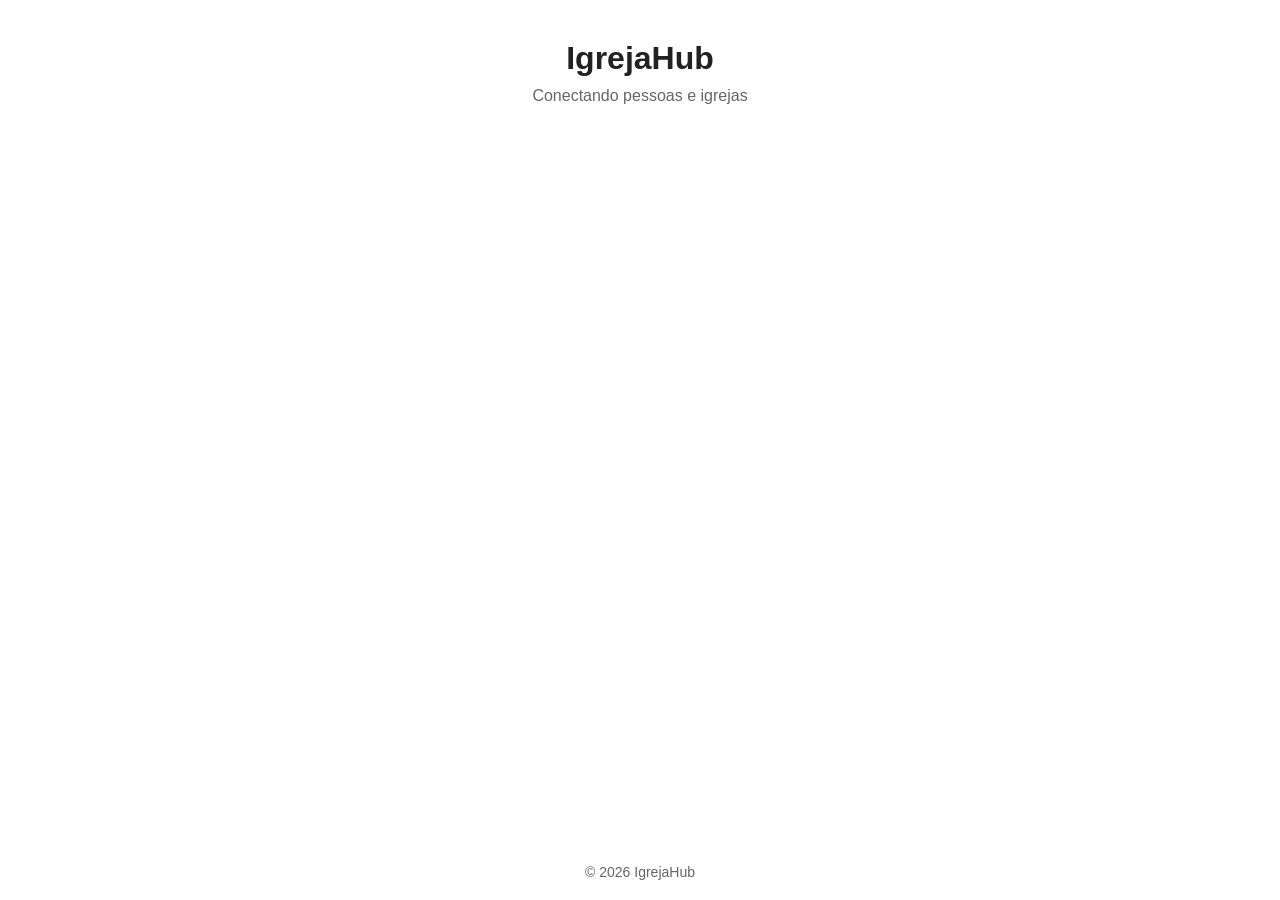
==== index.html @ a60ba12c "initialize project churchhub web" ====
<!DOCTYPE html>
<html lang="pt-BR">
<head>
    <meta charset="UTF-8">
    <meta name="viewport" content="width=device-width, initial-scale=1.0">

    <title>IgrejaHub | Conectando pessoas e igrejas</title>

    <link rel="stylesheet" href="style.css">
</head>

<body>

    <header>
        <h1>IgrejaHub</h1>
        <p>Conectando pessoas e igrejas</p>
    </header>

    <main>
        <!-- Conteúdo da aplicação será desenvolvido aqui -->
    </main>

    <footer>
        <p>&copy; 2026 IgrejaHub</p>
    </footer>

    <script src="script.js"></script>

</body>
</html>
---- style.css ----
/* Estilos iniciais do IgrejaHub */

* {
    margin: 0;
    padding: 0;
    box-sizing: border-box;
}

body {
    font-family: Arial, sans-serif;
    background-color: #ffffff;
    color: #222222;
    min-height: 100vh;

    display: flex;
    flex-direction: column;
}

header {
    text-align: center;
    padding: 40px 20px;
}

header h1 {
    font-size: 32px;
    margin-bottom: 10px;
}

header p {
    color: #666666;
}

main {
    flex: 1;
}

footer {
    text-align: center;
    padding: 20px;
    color: #666666;
    font-size: 14px;
}
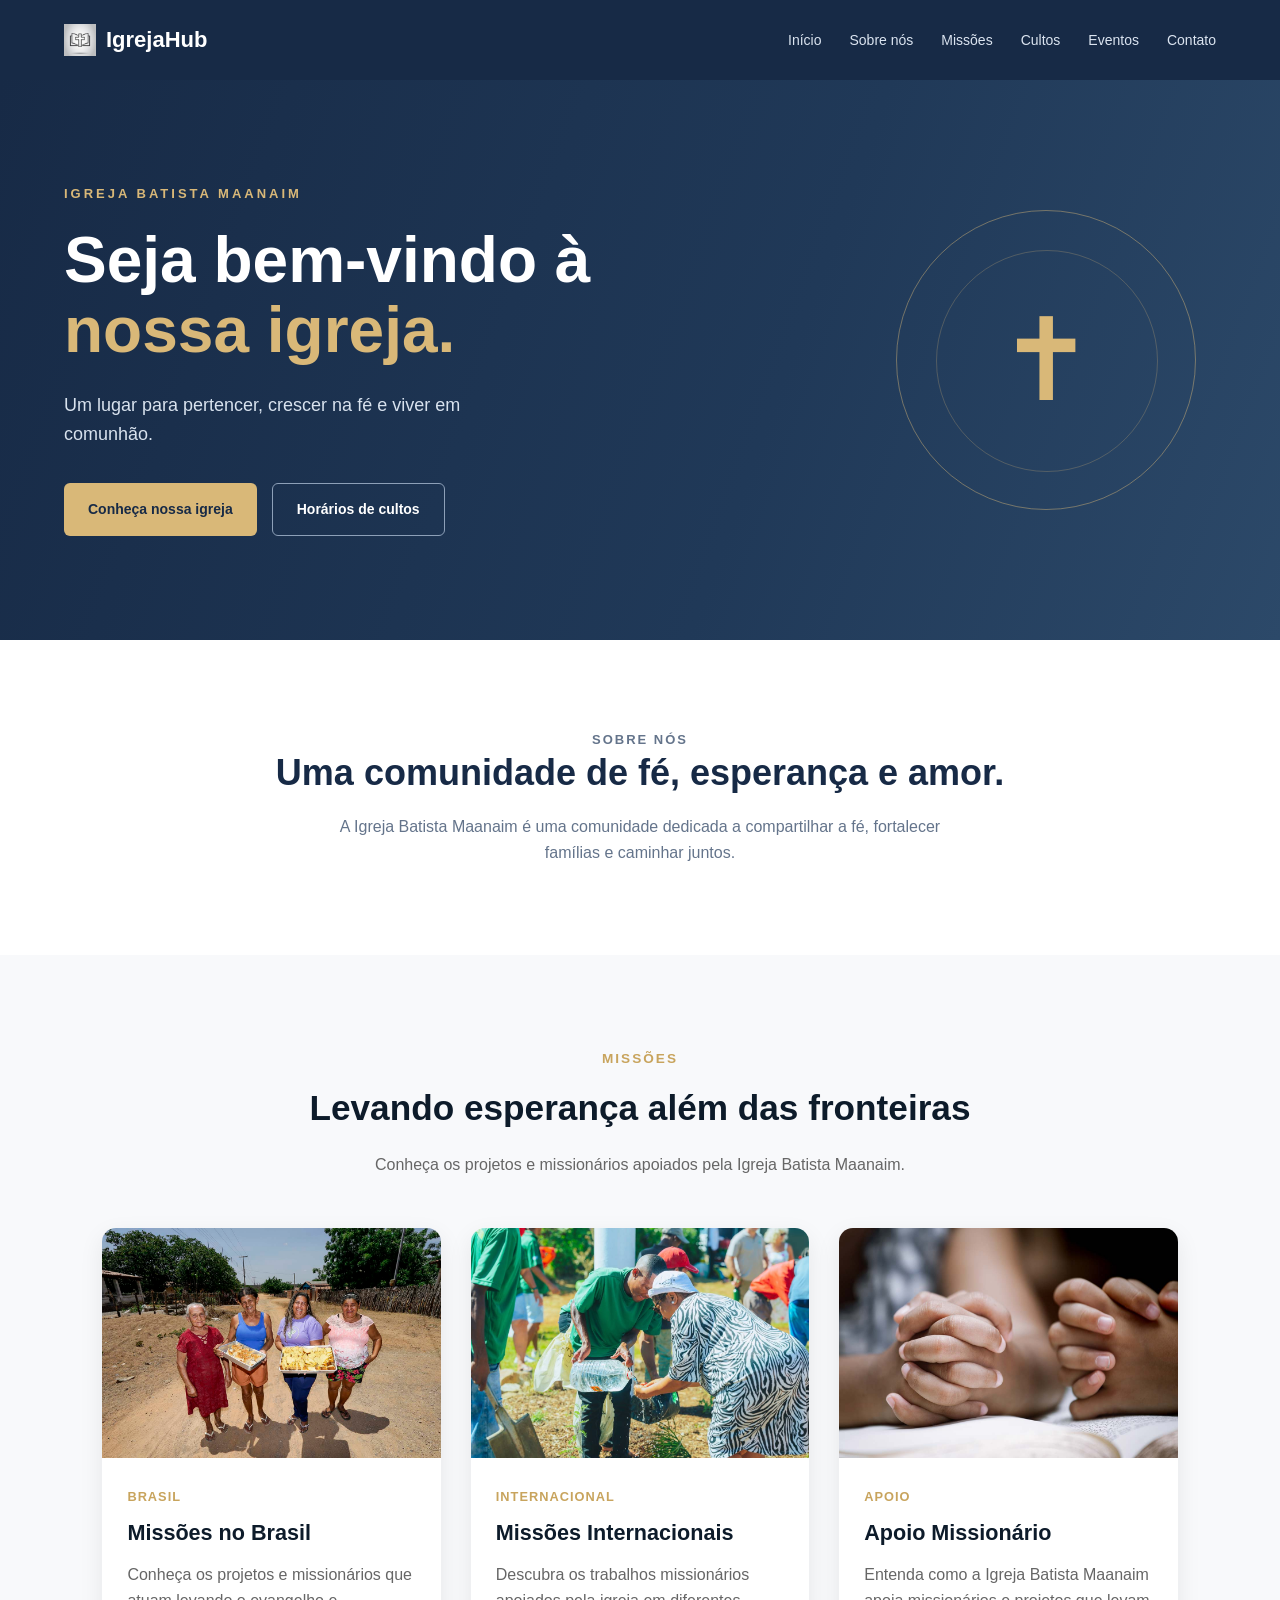
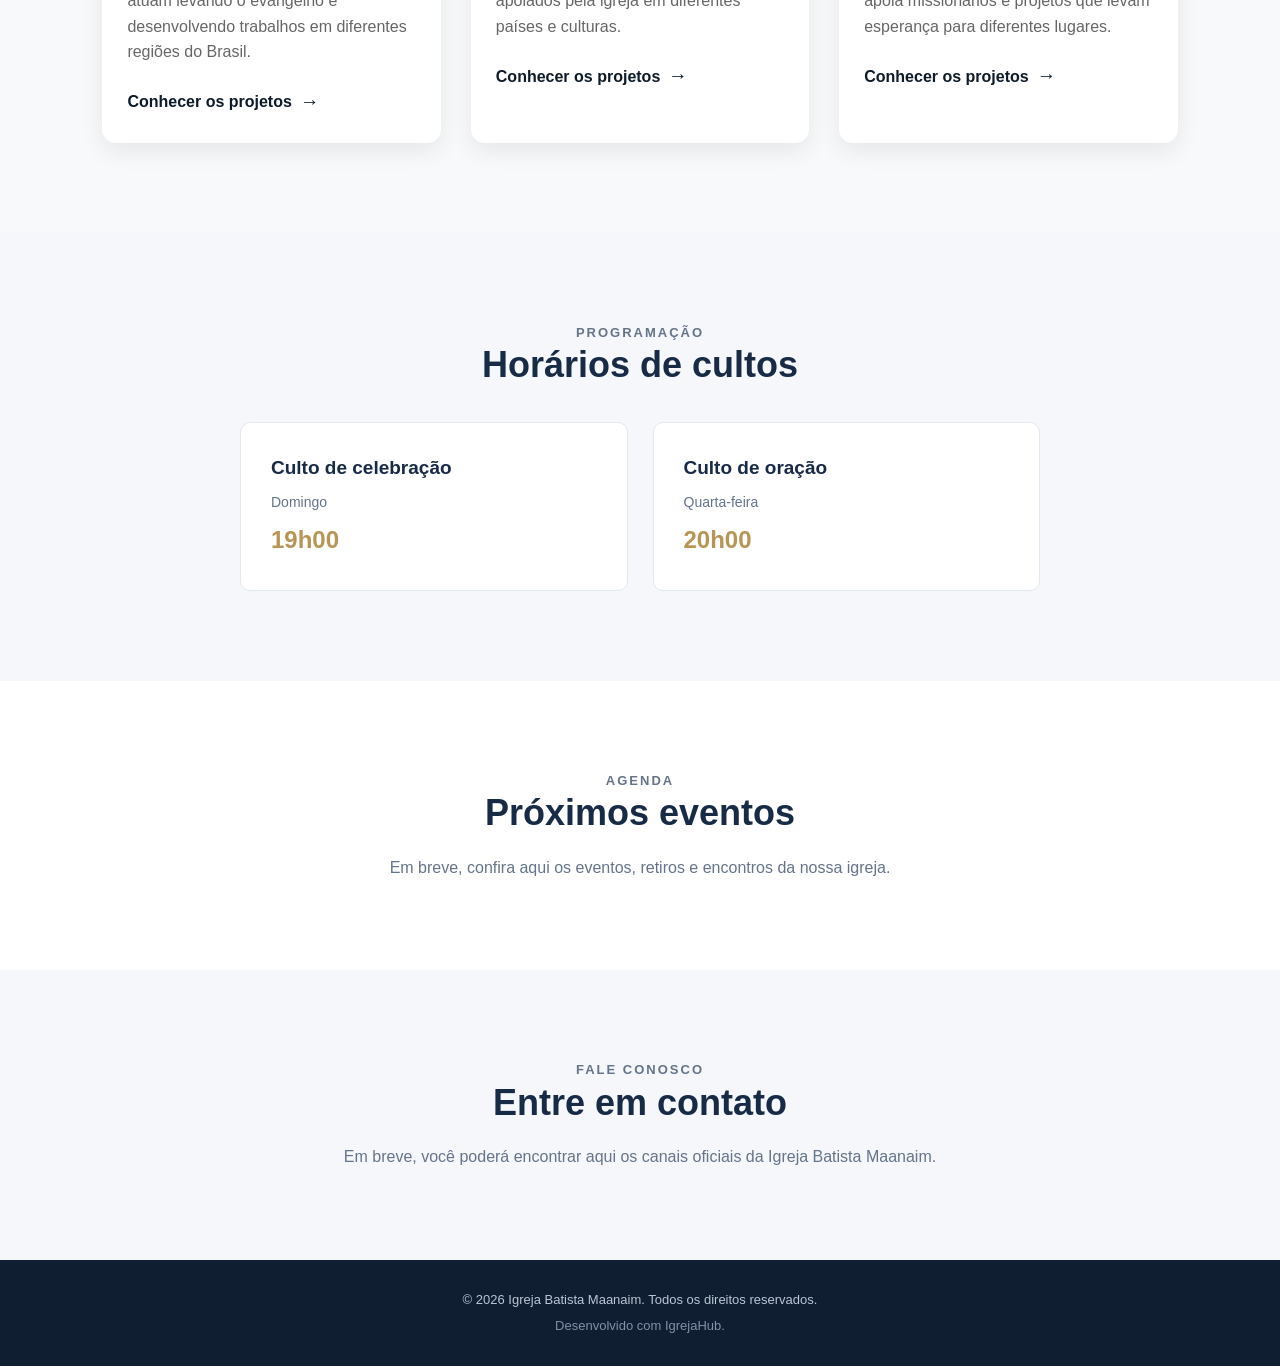
==== commit 5ae4095f: "implementacao home e missoes 1.0" ====
--- a/index.html
+++ b/index.html
@@ -1,31 +1,310 @@
-
 <!DOCTYPE html>
 <html lang="pt-BR">
+
 <head>
     <meta charset="UTF-8">
     <meta name="viewport" content="width=device-width, initial-scale=1.0">
 
-    <title>IgrejaHub | Conectando pessoas e igrejas</title>
-
-    <link rel="stylesheet" href="style.css">
+    <meta name="description"
+        content="Igreja Batista Maanaim — Um lugar para pertencer, crescer na fé e viver em comunhão.">
+
+    <title>Igreja Batista Maanaim | IgrejaHub</title>
+
+    <link rel="stylesheet" href="css/style.css">
 </head>
 
 <body>
 
-    <header>
-        <h1>IgrejaHub</h1>
-        <p>Conectando pessoas e igrejas</p>
+    <!-- Header -->
+    <header class="header">
+
+        <div class="container header-content">
+
+            <a href="index.html" class="logo">
+                <img src="assets/icons/icone-de-livro-biblico.jpg" alt="Símbolo cristão" class="logo-icon">
+                <span>IgrejaHub</span>
+            </a>
+
+            <nav class="nav" aria-label="Navegação principal">
+
+                <a href="#inicio">Início</a>
+                <a href="#sobre">Sobre nós</a>
+                <a href="#missoes">Missões</a>
+                <a href="#cultos">Cultos</a>
+                <a href="#eventos">Eventos</a>
+                <a href="#contato">Contato</a>
+
+            </nav>
+
+            <button class="menu-toggle" id="menu-toggle" aria-label="Abrir menu" aria-expanded="false"
+                aria-controls="main-nav">
+                ☰
+            </button>
+
+        </div>
+
     </header>
 
+    <!-- Conteúdo principal -->
     <main>
-        <!-- Conteúdo da aplicação será desenvolvido aqui -->
+
+        <!-- Banner de boas-vindas -->
+        <section class="hero" id="inicio">
+
+            <div class="container hero-content">
+
+                <div class="hero-text">
+
+                    <p class="hero-label">
+                        IGREJA BATISTA MAANAIM
+                    </p>
+
+                    <h1>
+                        Seja bem-vindo à
+                        <span>nossa igreja.</span>
+                    </h1>
+
+                    <p class="hero-description">
+                        Um lugar para pertencer, crescer na fé
+                        e viver em comunhão.
+                    </p>
+
+                    <div class="hero-actions">
+
+                        <a href="#sobre" class="btn btn-primary">
+                            Conheça nossa igreja
+                        </a>
+
+                        <a href="#cultos" class="btn btn-secondary">
+                            Horários de cultos
+                        </a>
+
+                    </div>
+
+                </div>
+
+                <div class="hero-decoration" aria-hidden="true">
+
+                    <div class="decoration-circle"></div>
+
+                    <div class="decoration-cross">
+                        ✝
+                    </div>
+
+                </div>
+
+            </div>
+
+        </section>
+
+        <!-- Sobre a igreja -->
+        <section class="section" id="sobre">
+
+            <div class="container section-content">
+
+                <p class="section-label">SOBRE NÓS</p>
+
+                <h2>
+                    Uma comunidade de fé,
+                    esperança e amor.
+                </h2>
+
+                <p>
+                    A Igreja Batista Maanaim é uma comunidade
+                    dedicada a compartilhar a fé, fortalecer
+                    famílias e caminhar juntos.
+                </p>
+
+            </div>
+
+        </section>
+
+        <!-- Missões -->
+        <section id="missoes" class="missions">
+            <div class="section-header">
+                <span class="section-tag">Missões</span>
+                <h2>Levando esperança além das fronteiras</h2>
+                <p>
+                    Conheça os projetos e missionários apoiados pela
+                    Igreja Batista Maanaim.
+                </p>
+            </div>
+
+            <div class="missions-grid">
+
+                <!-- Missões no Brasil -->
+                <article class="mission-card">
+                    <div class="mission-image">
+                        <img src="assets/images/missions/brasil/missao-brasil.jpg" alt="Missões no Brasil">
+                    </div>
+
+                    <div class="mission-content">
+                        <span class="mission-category">Brasil</span>
+
+                        <h3>Missões no Brasil</h3>
+
+                        <p>
+                            Conheça os projetos e missionários que atuam
+                            levando o evangelho e desenvolvendo trabalhos
+                            em diferentes regiões do Brasil.
+                        </p>
+
+                        <a href="pages/missoes.html" class="mission-button">
+                            Conhecer os projetos
+                            <span>→</span>
+                        </a>
+                    </div>
+                </article>
+
+
+                <!-- Missões Internacionais -->
+                <article class="mission-card">
+                    <div class="mission-image">
+                        <img src="assets/images/missions/internacional/missao-internacional.jpg"
+                            alt="Missões internacionais">
+                    </div>
+
+                    <div class="mission-content">
+                        <span class="mission-category">Internacional</span>
+
+                        <h3>Missões Internacionais</h3>
+
+                        <p>
+                            Descubra os trabalhos missionários apoiados
+                            pela igreja em diferentes países e culturas.
+                        </p>
+
+                        <a href="pages/missoes.html" class="mission-button">
+                            Conhecer os projetos
+                            <span>→</span>
+                        </a>
+                    </div>
+                </article>
+
+
+                <!-- Apoio Missionário -->
+                <article class="mission-card">
+                    <div class="mission-image">
+                        <img src="assets/images/missions/apoio-missao.jpg" alt="Apoio missionário">
+                    </div>
+
+                    <div class="mission-content">
+                        <span class="mission-category">Apoio</span>
+
+                        <h3>Apoio Missionário</h3>
+
+                        <p>
+                            Entenda como a Igreja Batista Maanaim apoia
+                            missionários e projetos que levam esperança
+                            para diferentes lugares.
+                        </p>
+
+                        <a href="pages/missoes.html" class="mission-button">
+                            Conhecer os projetos
+                            <span>→</span>
+                        </a>
+                    </div>
+                </article>
+
+            </div>
+        </section>
+
+        <!-- Horários de cultos -->
+        <section class="section section-light" id="cultos">
+
+            <div class="container section-content">
+
+                <p class="section-label">PROGRAMAÇÃO</p>
+
+                <h2>Horários de cultos</h2>
+
+                <div class="schedule-grid">
+
+                    <div class="schedule-card">
+
+                        <h3>Culto de celebração</h3>
+
+                        <p>Domingo</p>
+
+                        <strong>19h00</strong>
+
+                    </div>
+
+                    <div class="schedule-card">
+
+                        <h3>Culto de oração</h3>
+
+                        <p>Quarta-feira</p>
+
+                        <strong>20h00</strong>
+
+                    </div>
+
+                </div>
+
+            </div>
+
+        </section>
+
+        <!-- Eventos -->
+        <section class="section" id="eventos">
+
+            <div class="container section-content">
+
+                <p class="section-label">AGENDA</p>
+
+                <h2>Próximos eventos</h2>
+
+                <p>
+                    Em breve, confira aqui os eventos,
+                    retiros e encontros da nossa igreja.
+                </p>
+
+            </div>
+
+        </section>
+
+        <!-- Contato -->
+        <section class="section section-light" id="contato">
+
+            <div class="container section-content">
+
+                <p class="section-label">FALE CONOSCO</p>
+
+                <h2>Entre em contato</h2>
+
+                <p>
+                    Em breve, você poderá encontrar aqui
+                    os canais oficiais da Igreja Batista Maanaim.
+                </p>
+
+            </div>
+
+        </section>
+
     </main>
 
-    <footer>
-        <p>&copy; 2026 IgrejaHub</p>
+    <!-- Footer -->
+    <footer class="footer">
+
+        <div class="container">
+
+            <p>
+                &copy; <span id="current-year">2026</span>
+                Igreja Batista Maanaim.
+                Todos os direitos reservados.
+            </p>
+
+            <p class="footer-brand">
+                Desenvolvido com IgrejaHub.
+            </p>
+
+        </div>
+
     </footer>
 
-    <script src="script.js"></script>
+    <script src="js/script.js"></script>
 
 </body>
+
 </html>
--- a/css/style.css
+++ b/css/style.css
@@ -0,0 +1,886 @@
+
+/* ========================================
+   IgrejaHub
+   Igreja Batista Maanaim
+   Estilos principais
+======================================== */
+
+
+/* ========================================
+   Variáveis globais
+======================================== */
+
+:root {
+    --color-primary: #172a46;
+    --color-primary-light: #243d60;
+    --color-accent: #d9b878;
+    --color-accent-dark: #b99555;
+
+    --color-background: #ffffff;
+    --color-background-light: #f5f7fa;
+
+    --color-text: #1e293b;
+    --color-text-light: #64748b;
+    --color-white: #ffffff;
+
+    --font-primary: Arial, Helvetica, sans-serif;
+
+    --container-width: 1180px;
+}
+
+
+/* ========================================
+   Reset
+======================================== */
+
+* {
+    margin: 0;
+    padding: 0;
+    box-sizing: border-box;
+}
+
+html {
+    scroll-behavior: smooth;
+}
+
+body {
+    font-family: var(--font-primary);
+    background-color: var(--color-background);
+    color: var(--color-text);
+    line-height: 1.6;
+}
+
+a {
+    text-decoration: none;
+    color: inherit;
+}
+
+button {
+    font-family: inherit;
+}
+
+
+/* ========================================
+   Classes reutilizáveis
+======================================== */
+
+.container {
+    width: 90%;
+    max-width: var(--container-width);
+    margin: 0 auto;
+}
+
+.section {
+    padding: 90px 0;
+}
+
+.section-light {
+    background-color: var(--color-background-light);
+}
+
+.section-content {
+    text-align: center;
+}
+
+.section-label {
+    color: var(--color-accent-dark);
+    font-size: 13px;
+    font-weight: bold;
+    letter-spacing: 2px;
+    margin-bottom: 12px;
+}
+
+.section h2 {
+    color: var(--color-primary);
+    font-size: 36px;
+    line-height: 1.2;
+    margin-bottom: 20px;
+}
+
+.section p {
+    max-width: 650px;
+    margin: 0 auto;
+    color: var(--color-text-light);
+}
+
+
+/* ========================================
+   Header
+======================================== */
+
+.header {
+    background-color: var(--color-primary);
+    color: var(--color-white);
+    position: relative;
+    z-index: 10;
+}
+
+.header-content {
+    min-height: 80px;
+    display: flex;
+    align-items: center;
+    justify-content: space-between;
+    gap: 30px;
+}
+
+.logo {
+    display: flex;
+    align-items: center;
+    gap: 10px;
+    font-size: 22px;
+    font-weight: bold;
+    white-space: nowrap;
+}
+
+.logo-icon {
+    width: 32px;
+    height: 32px;
+    display: block;
+}
+
+.nav {
+    display: flex;
+    align-items: center;
+    gap: 28px;
+}
+
+.nav a {
+    font-size: 14px;
+    color: #dbe4f0;
+    transition: color 0.3s ease;
+}
+
+.nav a:hover {
+    color: var(--color-accent);
+}
+
+.menu-toggle {
+    display: none;
+    border: none;
+    background: transparent;
+    color: var(--color-white);
+    font-size: 28px;
+    cursor: pointer;
+}
+
+
+/* ========================================
+   Hero / Banner
+======================================== */
+
+.hero {
+    background:
+        linear-gradient(
+            110deg,
+            #172a46 0%,
+            #203958 60%,
+            #2c4969 100%
+        );
+
+    color: var(--color-white);
+    min-height: 560px;
+    display: flex;
+    align-items: center;
+    overflow: hidden;
+}
+
+.hero-content {
+    display: flex;
+    align-items: center;
+    justify-content: space-between;
+    gap: 50px;
+}
+
+.hero-text {
+    max-width: 650px;
+    padding: 60px 0;
+}
+
+.hero-label {
+    color: var(--color-accent);
+    font-size: 13px;
+    font-weight: bold;
+    letter-spacing: 3px;
+    margin-bottom: 20px;
+}
+
+.hero h1 {
+    font-size: clamp(40px, 5vw, 64px);
+    line-height: 1.1;
+    font-weight: 700;
+    margin-bottom: 25px;
+}
+
+.hero h1 span {
+    display: block;
+    color: var(--color-accent);
+}
+
+.hero-description {
+    font-size: 18px;
+    color: #d8e2ee;
+    max-width: 470px;
+    margin-bottom: 35px;
+}
+
+.hero-actions {
+    display: flex;
+    flex-wrap: wrap;
+    gap: 15px;
+}
+
+
+/* ========================================
+   Botões
+======================================== */
+
+.btn {
+    display: inline-flex;
+    align-items: center;
+    justify-content: center;
+    padding: 14px 24px;
+    border-radius: 6px;
+    font-size: 14px;
+    font-weight: bold;
+    transition:
+        background-color 0.3s ease,
+        transform 0.3s ease;
+}
+
+.btn:hover {
+    transform: translateY(-2px);
+}
+
+.btn-primary {
+    background-color: var(--color-accent);
+    color: var(--color-primary);
+}
+
+.btn-primary:hover {
+    background-color: #e6c98f;
+}
+
+.btn-secondary {
+    border: 1px solid #8da0b8;
+    color: var(--color-white);
+}
+
+.btn-secondary:hover {
+    background-color: rgba(255, 255, 255, 0.1);
+}
+
+
+/* ========================================
+   Decoração do banner
+======================================== */
+
+.hero-decoration {
+    width: 340px;
+    height: 340px;
+    flex-shrink: 0;
+    position: relative;
+    display: flex;
+    align-items: center;
+    justify-content: center;
+}
+
+.decoration-circle {
+    width: 300px;
+    height: 300px;
+    border: 1px solid rgba(217, 184, 120, 0.45);
+    border-radius: 50%;
+    position: absolute;
+}
+
+.decoration-circle::before {
+    content: "";
+    position: absolute;
+    width: 220px;
+    height: 220px;
+    border: 1px solid rgba(217, 184, 120, 0.25);
+    border-radius: 50%;
+    top: 39px;
+    left: 39px;
+}
+
+.decoration-cross {
+    font-size: 115px;
+    color: var(--color-accent);
+    font-weight: 300;
+}
+
+
+/* ========================================
+   Horários
+======================================== */
+
+.schedule-grid {
+    display: grid;
+    grid-template-columns: repeat(2, 1fr);
+    gap: 25px;
+    max-width: 800px;
+    margin: 35px auto 0;
+}
+
+.schedule-card {
+    background-color: var(--color-white);
+    border: 1px solid #e2e8f0;
+    border-radius: 10px;
+    padding: 30px;
+    text-align: left;
+}
+
+.schedule-card h3 {
+    color: var(--color-primary);
+    font-size: 19px;
+    margin-bottom: 8px;
+}
+
+.schedule-card p {
+    margin: 0 0 8px;
+    font-size: 14px;
+}
+
+.schedule-card strong {
+    color: var(--color-accent-dark);
+    font-size: 24px;
+}
+
+
+/* ========================================
+   Footer
+======================================== */
+
+.footer {
+    background-color: #101e32;
+    color: #b9c6d6;
+    padding: 30px 0;
+    text-align: center;
+    font-size: 13px;
+}
+
+.footer-brand {
+    margin-top: 5px;
+    color: #8091a8;
+}
+
+
+/* ========================================
+   Responsividade
+======================================== */
+
+@media (max-width: 768px) {
+
+    .header-content {
+        min-height: 70px;
+    }
+
+    .menu-toggle {
+        display: block;
+    }
+
+    .nav {
+        display: none;
+        position: absolute;
+        top: 70px;
+        left: 0;
+        right: 0;
+        background-color: var(--color-primary);
+        padding: 20px;
+        flex-direction: column;
+        align-items: flex-start;
+        gap: 18px;
+        border-top: 1px solid #344965;
+    }
+
+    .nav.active {
+        display: flex;
+    }
+
+    .hero {
+        min-height: auto;
+    }
+
+    .hero-content {
+        flex-direction: column;
+        align-items: flex-start;
+        gap: 10px;
+    }
+
+    .hero-text {
+        padding: 65px 0 20px;
+    }
+
+    .hero h1 {
+        font-size: 42px;
+    }
+
+    .hero-description {
+        font-size: 16px;
+    }
+
+    .hero-decoration {
+        width: 100%;
+        height: 180px;
+        margin-bottom: 30px;
+    }
+
+    .decoration-circle {
+        width: 170px;
+        height: 170px;
+    }
+
+    .decoration-circle::before {
+        width: 120px;
+        height: 120px;
+        top: 24px;
+        left: 24px;
+    }
+
+    .decoration-cross {
+        font-size: 75px;
+    }
+
+    .section {
+        padding: 60px 0;
+    }
+
+    .section h2 {
+        font-size: 30px;
+    }
+
+    .schedule-grid {
+        grid-template-columns: 1fr;
+    }
+
+    .hero-actions {
+        flex-direction: column;
+        align-items: stretch;
+    }
+
+    .btn {
+        text-align: center;
+    }
+
+}
+
+/* =========================
+   MISSÕES
+========================= */
+
+.missions {
+    padding: 90px 8%;
+    background-color: #f8f9fb;
+}
+
+.section-header {
+    max-width: 700px;
+    margin: 0 auto 50px;
+    text-align: center;
+}
+
+.section-tag {
+    display: inline-block;
+    margin-bottom: 10px;
+    color: #c8a45d;
+    font-size: 0.85rem;
+    font-weight: 700;
+    text-transform: uppercase;
+    letter-spacing: 2px;
+}
+
+.section-header h2 {
+    margin-bottom: 15px;
+    color: #0d1b2a;
+    font-size: 2.2rem;
+}
+
+.section-header p {
+    color: #666;
+    line-height: 1.7;
+}
+
+
+/* GRID */
+
+.missions-grid {
+    display: grid;
+    grid-template-columns: repeat(3, 1fr);
+    gap: 30px;
+    max-width: 1200px;
+    margin: 0 auto;
+}
+
+
+/* CARD */
+
+.mission-card {
+    overflow: hidden;
+    background-color: #ffffff;
+    border-radius: 14px;
+    box-shadow: 0 8px 25px rgba(0, 0, 0, 0.08);
+    transition: transform 0.3s ease, box-shadow 0.3s ease;
+}
+
+.mission-card:hover {
+    transform: translateY(-8px);
+    box-shadow: 0 15px 35px rgba(0, 0, 0, 0.12);
+}
+
+
+/* IMAGEM */
+
+.mission-image {
+    width: 100%;
+    height: 230px;
+    overflow: hidden;
+}
+
+.mission-image img {
+    width: 100%;
+    height: 100%;
+    object-fit: cover;
+    display: block;
+    transition: transform 0.5s ease;
+}
+
+.mission-card:hover .mission-image img {
+    transform: scale(1.05);
+}
+
+
+/* CONTEÚDO */
+
+.mission-content {
+    padding: 25px;
+}
+
+.mission-category {
+    display: inline-block;
+    margin-bottom: 8px;
+    color: #c8a45d;
+    font-size: 0.8rem;
+    font-weight: 700;
+    text-transform: uppercase;
+    letter-spacing: 1px;
+}
+
+.mission-content h3 {
+    margin-bottom: 12px;
+    color: #0d1b2a;
+    font-size: 1.35rem;
+}
+
+.mission-content p {
+    margin-bottom: 22px;
+    color: #666;
+    line-height: 1.6;
+}
+
+
+/* BOTÃO */
+
+.mission-button {
+    display: inline-flex;
+    align-items: center;
+    gap: 8px;
+
+    color: #0d1b2a;
+    font-weight: 700;
+    text-decoration: none;
+
+    transition: gap 0.3s ease, color 0.3s ease;
+}
+
+.mission-button span {
+    font-size: 1.2rem;
+    transition: transform 0.3s ease;
+}
+
+.mission-button:hover {
+    color: #c8a45d;
+}
+
+.mission-button:hover span {
+    transform: translateX(5px);
+}
+
+
+/* RESPONSIVIDADE */
+
+@media (max-width: 900px) {
+    .missions-grid {
+        grid-template-columns: 1fr 1fr;
+    }
+}
+
+@media (max-width: 600px) {
+    .missions {
+        padding: 70px 5%;
+    }
+
+    .section-header h2 {
+        font-size: 1.8rem;
+    }
+
+    .missions-grid {
+        grid-template-columns: 1fr;
+    }
+}
+
+/* =========================
+   PÁGINA DE MISSÕES
+========================= */
+
+/* HERO DA PÁGINA */
+
+.missions-hero {
+    padding: 100px 8% 80px;
+    text-align: center;
+    background: linear-gradient(
+        135deg,
+        #0d1b2a,
+        #172b40
+    );
+    color: #ffffff;
+}
+
+.missions-hero h1 {
+    margin: 10px 0 20px;
+    font-size: 3rem;
+}
+
+.missions-hero p {
+    max-width: 700px;
+    margin: 0 auto;
+    color: #d9dee5;
+    line-height: 1.7;
+    font-size: 1.05rem;
+}
+
+
+/* SEÇÕES */
+
+.mission-section {
+    padding: 90px 8%;
+    background-color: #ffffff;
+}
+
+.mission-section:nth-of-type(even) {
+    background-color: #f8f9fb;
+}
+
+
+/* CONTAINER DOS CARDS */
+
+.mission-projects {
+    max-width: 1100px;
+    margin: 50px auto 0;
+
+    display: grid;
+    grid-template-columns: repeat(2, 1fr);
+    gap: 30px;
+}
+
+
+/* CARD */
+
+.mission-project-card {
+    overflow: hidden;
+
+    background-color: #ffffff;
+
+    border-radius: 16px;
+
+    box-shadow: 0 8px 30px rgba(0, 0, 0, 0.08);
+
+    transition:
+        transform 0.3s ease,
+        box-shadow 0.3s ease;
+}
+
+.mission-project-card:hover {
+    transform: translateY(-7px);
+
+    box-shadow:
+        0 15px 35px rgba(0, 0, 0, 0.12);
+}
+
+
+/* FOTO / PLACEHOLDER */
+
+.mission-photo {
+    width: 100%;
+    height: 260px;
+
+    display: flex;
+    align-items: center;
+    justify-content: center;
+
+    background:
+        linear-gradient(
+            135deg,
+            #0d1b2a,
+            #263f58
+        );
+
+    color: #c8a45d;
+
+    font-size: 3rem;
+}
+
+.mission-photo img {
+    width: 100%;
+    height: 100%;
+
+    display: block;
+
+    object-fit: cover;
+}
+
+
+/* CONTEÚDO DO CARD */
+
+.mission-project-content {
+    padding: 28px;
+}
+
+.mission-location {
+    display: block;
+
+    margin-bottom: 8px;
+
+    color: #c8a45d;
+
+    font-size: 0.8rem;
+    font-weight: 700;
+
+    text-transform: uppercase;
+    letter-spacing: 1px;
+}
+
+.mission-project-content h3 {
+    margin-bottom: 12px;
+
+    color: #0d1b2a;
+
+    font-size: 1.4rem;
+}
+
+.mission-project-content p {
+    margin-bottom: 20px;
+
+    color: #666;
+
+    line-height: 1.7;
+}
+
+
+/* LINK DO PROJETO */
+
+.mission-link {
+    display: inline-flex;
+    align-items: center;
+
+    color: #0d1b2a;
+
+    font-weight: 700;
+    text-decoration: none;
+
+    transition: color 0.3s ease;
+}
+
+.mission-link:hover {
+    color: #c8a45d;
+}
+
+
+/* APOIO MISSIONÁRIO */
+
+.mission-support {
+    padding: 90px 8%;
+
+    background-color: #f8f9fb;
+}
+
+.support-content {
+    max-width: 1100px;
+    margin: 50px auto 0;
+
+    display: grid;
+    grid-template-columns: repeat(3, 1fr);
+    gap: 25px;
+}
+
+.support-card {
+    padding: 30px;
+
+    background-color: #ffffff;
+
+    border-radius: 16px;
+
+    text-align: center;
+
+    box-shadow: 0 8px 25px rgba(0, 0, 0, 0.06);
+}
+
+.support-icon {
+    display: block;
+
+    margin-bottom: 15px;
+
+    color: #c8a45d;
+
+    font-size: 2rem;
+}
+
+.support-card h3 {
+    margin-bottom: 12px;
+
+    color: #0d1b2a;
+}
+
+.support-card p {
+    color: #666;
+
+    line-height: 1.6;
+}
+
+
+/* RESPONSIVIDADE */
+
+@media (max-width: 800px) {
+
+    .mission-projects {
+        grid-template-columns: 1fr;
+    }
+
+    .support-content {
+        grid-template-columns: 1fr;
+    }
+
+    .missions-hero h1 {
+        font-size: 2.3rem;
+    }
+}
+
+
+@media (max-width: 600px) {
+
+    .missions-hero {
+        padding: 70px 5%;
+    }
+
+    .mission-section,
+    .mission-support {
+        padding: 70px 5%;
+    }
+
+    .missions-hero h1 {
+        font-size: 2rem;
+    }
+
+    .mission-photo {
+        height: 220px;
+    }
+}
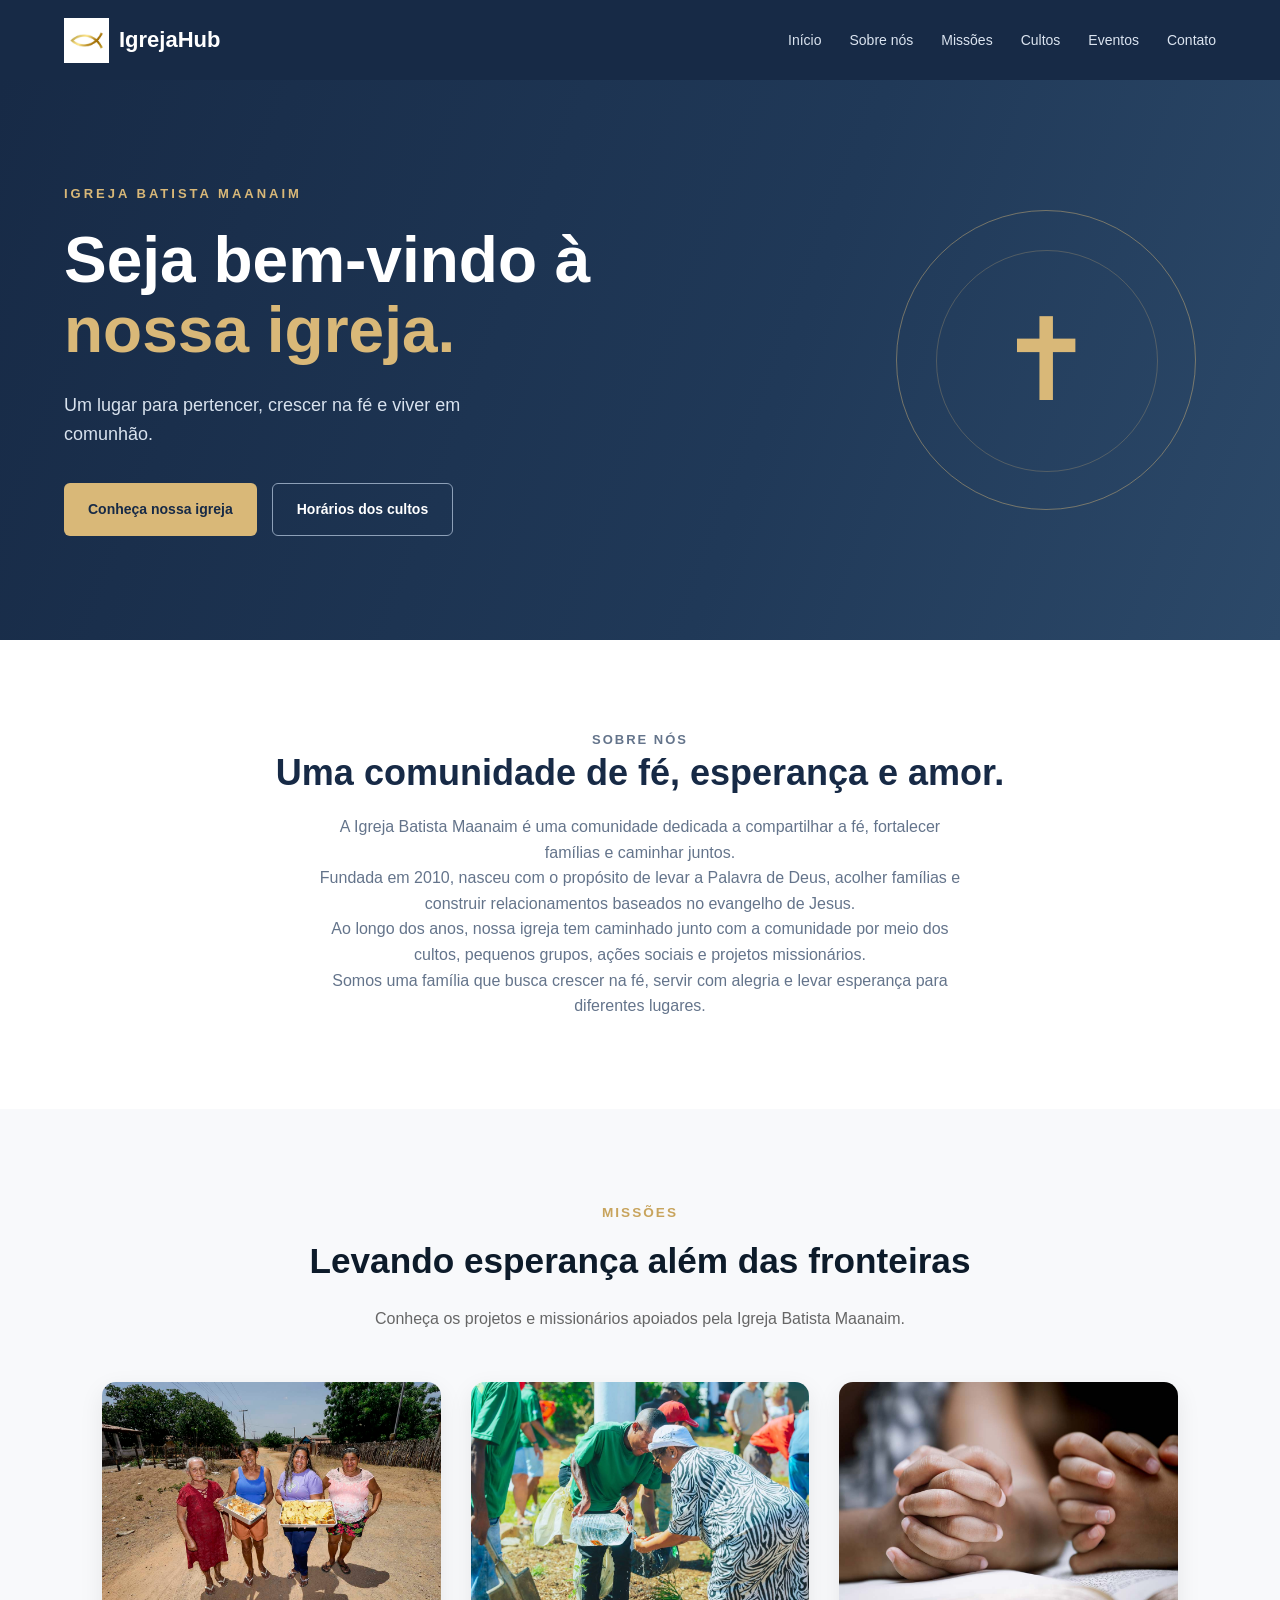
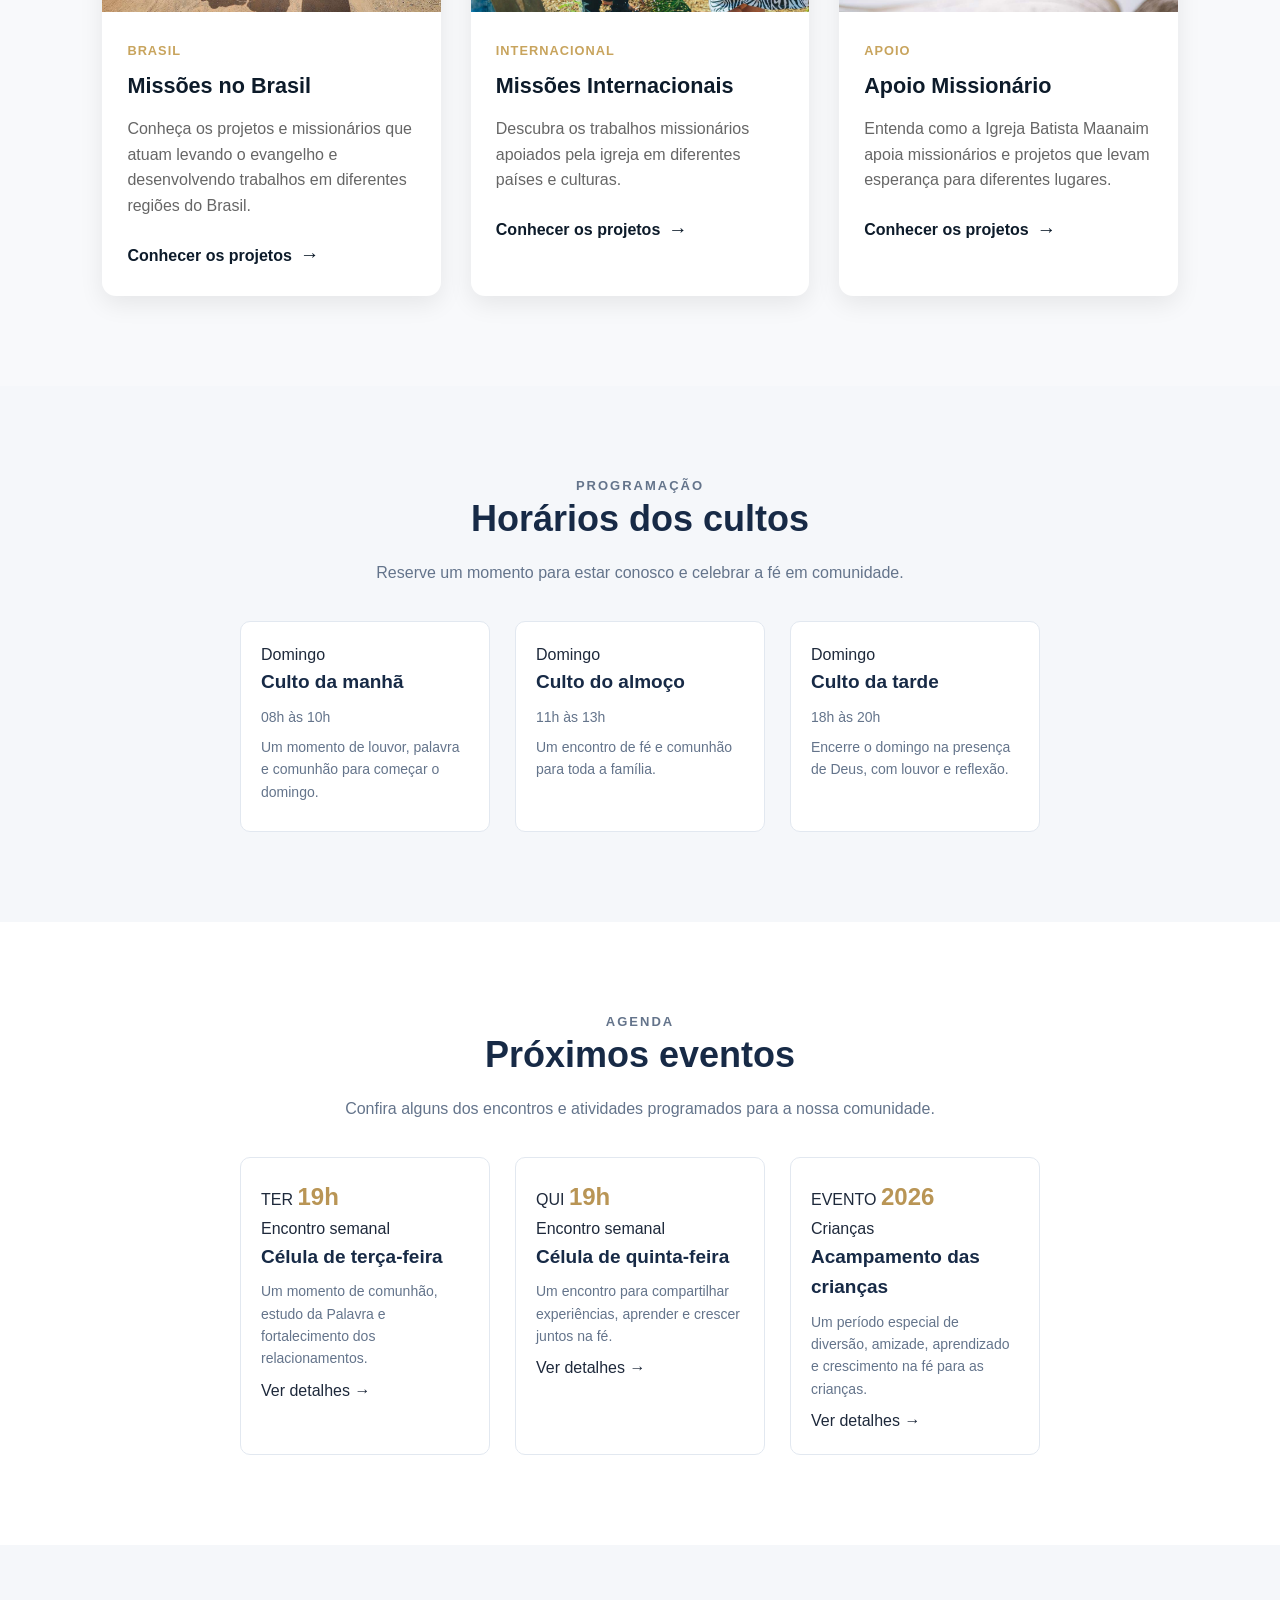
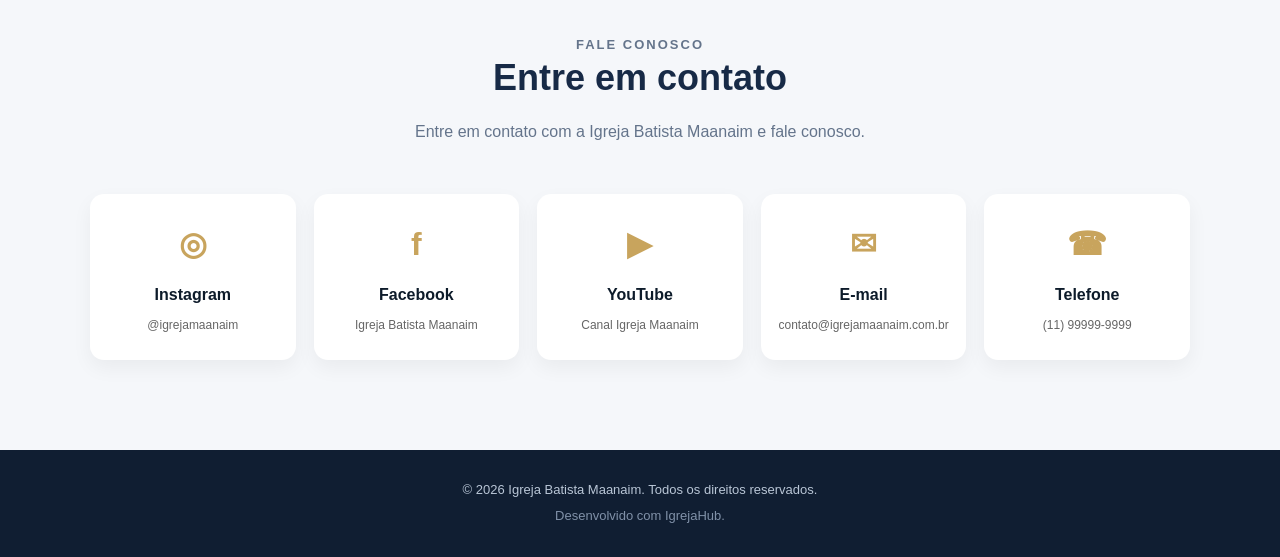
==== commit e884d329: "update sections about, events, talk to us" ====
--- a/index.html
+++ b/index.html
@@ -21,7 +21,7 @@
         <div class="container header-content">
 
             <a href="index.html" class="logo">
-                <img src="assets/icons/icone-de-livro-biblico.jpg" alt="Símbolo cristão" class="logo-icon">
+                <img src="assets/icons/ichthys-golden.png" alt="Símbolo cristão" class="logo-icon">
                 <span>IgrejaHub</span>
             </a>
 
@@ -76,7 +76,7 @@
                         </a>
 
                         <a href="#cultos" class="btn btn-secondary">
-                            Horários de cultos
+                            Horários dos cultos
                         </a>
 
                     </div>
@@ -113,6 +113,24 @@
                     A Igreja Batista Maanaim é uma comunidade
                     dedicada a compartilhar a fé, fortalecer
                     famílias e caminhar juntos.
+                </p>
+
+                <p>
+                    Fundada em 2010, nasceu com o propósito de levar
+                    a Palavra de Deus, acolher famílias e construir
+                    relacionamentos baseados no evangelho de Jesus.
+                </p>
+
+                <p>
+                    Ao longo dos anos, nossa igreja tem caminhado
+                    junto com a comunidade por meio dos cultos,
+                    pequenos grupos, ações sociais e projetos missionários.
+                </p>
+
+                <p>
+                    Somos uma família que busca crescer na fé,
+                    servir com alegria e levar esperança para
+                    diferentes lugares.
                 </p>
 
             </div>
@@ -209,40 +227,70 @@
             </div>
         </section>
 
-        <!-- Horários de cultos -->
+        <!-- Horários dos cultos -->
         <section class="section section-light" id="cultos">
 
             <div class="container section-content">
 
                 <p class="section-label">PROGRAMAÇÃO</p>
 
-                <h2>Horários de cultos</h2>
+                <h2>Horários dos cultos</h2>
+
+                <p>
+                    Reserve um momento para estar conosco e celebrar
+                    a fé em comunidade.
+                </p>
 
                 <div class="schedule-grid">
 
-                    <div class="schedule-card">
-
-                        <h3>Culto de celebração</h3>
-
-                        <p>Domingo</p>
-
-                        <strong>19h00</strong>
-
-                    </div>
-
-                    <div class="schedule-card">
-
-                        <h3>Culto de oração</h3>
-
-                        <p>Quarta-feira</p>
-
-                        <strong>20h00</strong>
-
-                    </div>
+                    <article class="schedule-card">
+                        <span class="schedule-day">Domingo</span>
+
+                        <h3>Culto da manhã</h3>
+
+                        <p class="schedule-time">
+                            08h às 10h
+                        </p>
+
+                        <p>
+                            Um momento de louvor, palavra e comunhão
+                            para começar o domingo.
+                        </p>
+                    </article>
+
+
+                    <article class="schedule-card">
+                        <span class="schedule-day">Domingo</span>
+
+                        <h3>Culto do almoço</h3>
+
+                        <p class="schedule-time">
+                            11h às 13h
+                        </p>
+
+                        <p>
+                            Um encontro de fé e comunhão para
+                            toda a família.
+                        </p>
+                    </article>
+
+
+                    <article class="schedule-card">
+                        <span class="schedule-day">Domingo</span>
+
+                        <h3>Culto da tarde</h3>
+
+                        <p class="schedule-time">
+                            18h às 20h
+                        </p>
+
+                        <p>
+                            Encerre o domingo na presença de Deus,
+                            com louvor e reflexão.
+                        </p>
+                    </article>
 
                 </div>
-
-            </div>
 
         </section>
 
@@ -256,9 +304,97 @@
                 <h2>Próximos eventos</h2>
 
                 <p>
-                    Em breve, confira aqui os eventos,
-                    retiros e encontros da nossa igreja.
-                </p>
+                    Confira alguns dos encontros e atividades
+                    programados para a nossa comunidade.
+                </p>
+
+            </div>
+
+            <div class="schedule-grid">
+
+                <!-- TERÇA-FEIRA -->
+                <article class="schedule-card">
+
+                    <div class="schedule-time">
+                        <span class="schedule-day">TER</span>
+                        <strong>19h</strong>
+                    </div>
+
+                    <div class="event-content">
+                        <span class="event-category">
+                            Encontro semanal
+                        </span>
+
+                        <h3>Célula de terça-feira</h3>
+
+                        <p>
+                            Um momento de comunhão, estudo da Palavra
+                            e fortalecimento dos relacionamentos.
+                        </p>
+
+                        <a href="#" class="event-link">
+                            Ver detalhes →
+                        </a>
+                    </div>
+
+                </article>
+
+
+                <!-- QUINTA-FEIRA -->
+                <article class="schedule-card">
+
+                    <div class="schedule-time">
+                        <span class="schedule-day">QUI</span>
+                        <strong>19h</strong>
+                    </div>
+
+                    <div class="event-content">
+                        <span class="event-category">
+                            Encontro semanal
+                        </span>
+
+                        <h3>Célula de quinta-feira</h3>
+
+                        <p>
+                            Um encontro para compartilhar experiências,
+                            aprender e crescer juntos na fé.
+                        </p>
+
+                        <a href="#" class="event-link">
+                            Ver detalhes →
+                        </a>
+                    </div>
+
+                </article>
+
+
+                <!-- ACAMPAMENTO -->
+                <article class="schedule-card">
+
+                    <div class="schedule-time">
+                        <span class="schedule-day">EVENTO</span>
+                        <strong>2026</strong>
+                    </div>
+
+                    <div class="event-content">
+                        <span class="event-category">
+                            Crianças
+                        </span>
+
+                        <h3>Acampamento das crianças</h3>
+
+                        <p>
+                            Um período especial de diversão,
+                            amizade, aprendizado e crescimento
+                            na fé para as crianças.
+                        </p>
+
+                        <a href="#" class="event-link">
+                            Ver detalhes →
+                        </a>
+                    </div>
+
+                </article>
 
             </div>
 
@@ -274,9 +410,59 @@
                 <h2>Entre em contato</h2>
 
                 <p>
-                    Em breve, você poderá encontrar aqui
-                    os canais oficiais da Igreja Batista Maanaim.
-                </p>
+                    Entre em contato com a Igreja Batista Maanaim
+                    e fale conosco.
+                </p>
+
+            </div>
+
+            <div class="contact-grid">
+
+                <a href="#" class="contact-card">
+                    <span class="contact-icon">◎</span>
+
+                    <h3>Instagram</h3>
+
+                    <p>@igrejamaanaim</p>
+                </a>
+
+
+                <a href="#" class="contact-card">
+                    <span class="contact-icon">f</span>
+
+                    <h3>Facebook</h3>
+
+                    <p>Igreja Batista Maanaim</p>
+                </a>
+
+
+                <a href="#" class="contact-card">
+                    <span class="contact-icon">▶</span>
+
+                    <h3>YouTube</h3>
+
+                    <p>Canal Igreja Maanaim</p>
+                </a>
+
+
+                <a href="mailto:contato@igrejamaanaim.com.br" class="contact-card">
+
+                    <span class="contact-icon">✉</span>
+
+                    <h3>E-mail</h3>
+
+                    <p>contato@igrejamaanaim.com.br</p>
+                </a>
+
+
+                <a href="tel:+5511999999999" class="contact-card">
+
+                    <span class="contact-icon">☎</span>
+
+                    <h3>Telefone</h3>
+
+                    <p>(11) 99999-9999</p>
+                </a>
 
             </div>
 
--- a/css/style.css
+++ b/css/style.css
@@ -133,8 +133,8 @@
 }
 
 .logo-icon {
-    width: 32px;
-    height: 32px;
+    width: 45px;
+    height: 45px;
     display: block;
 }
 
@@ -316,7 +316,7 @@
 
 .schedule-grid {
     display: grid;
-    grid-template-columns: repeat(2, 1fr);
+    grid-template-columns: repeat(3, 1fr);
     gap: 25px;
     max-width: 800px;
     margin: 35px auto 0;
@@ -326,7 +326,7 @@
     background-color: var(--color-white);
     border: 1px solid #e2e8f0;
     border-radius: 10px;
-    padding: 30px;
+    padding: 20px;
     text-align: left;
 }
 
@@ -462,6 +462,18 @@
         text-align: center;
     }
 
+    .contact-grid {
+        grid-template-columns: repeat(3, 1fr);
+    }
+
+    .contact-grid {
+        grid-template-columns: repeat(2, 1fr);
+    }
+
+    .contact-grid {
+        grid-template-columns: 1fr;
+    }
+
 }
 
 /* =========================
@@ -883,4 +895,69 @@
     .mission-photo {
         height: 220px;
     }
+}
+
+/* =========================
+   CONTATO
+========================= */
+
+.contact-section {
+    padding: 90px 8%;
+    background-color: #f8f9fb;
+}
+
+.contact-grid {
+    max-width: 1100px;
+    margin: 50px auto 0;
+
+    display: grid;
+    grid-template-columns: repeat(5, 1fr);
+    gap: 18px;
+}
+
+.contact-card {
+    padding: 25px 15px;
+
+    background-color: #ffffff;
+
+    border-radius: 14px;
+
+    text-align: center;
+    text-decoration: none;
+
+    box-shadow: 0 8px 20px rgba(0, 0, 0, 0.05);
+
+    transition:
+        transform 0.3s ease,
+        box-shadow 0.3s ease;
+}
+
+.contact-card:hover {
+    transform: translateY(-5px);
+
+    box-shadow: 0 12px 28px rgba(0, 0, 0, 0.1);
+}
+
+.contact-icon {
+    display: block;
+
+    margin-bottom: 12px;
+
+    color: #c8a45d;
+
+    font-size: 2rem;
+    font-weight: 700;
+}
+
+.contact-card h3 {
+    margin-bottom: 8px;
+
+    color: #0d1b2a;
+    font-size: 1rem;
+}
+
+.contact-card p {
+    color: #666;
+    font-size: 0.75rem;
+    overflow-wrap: anywhere;
 }
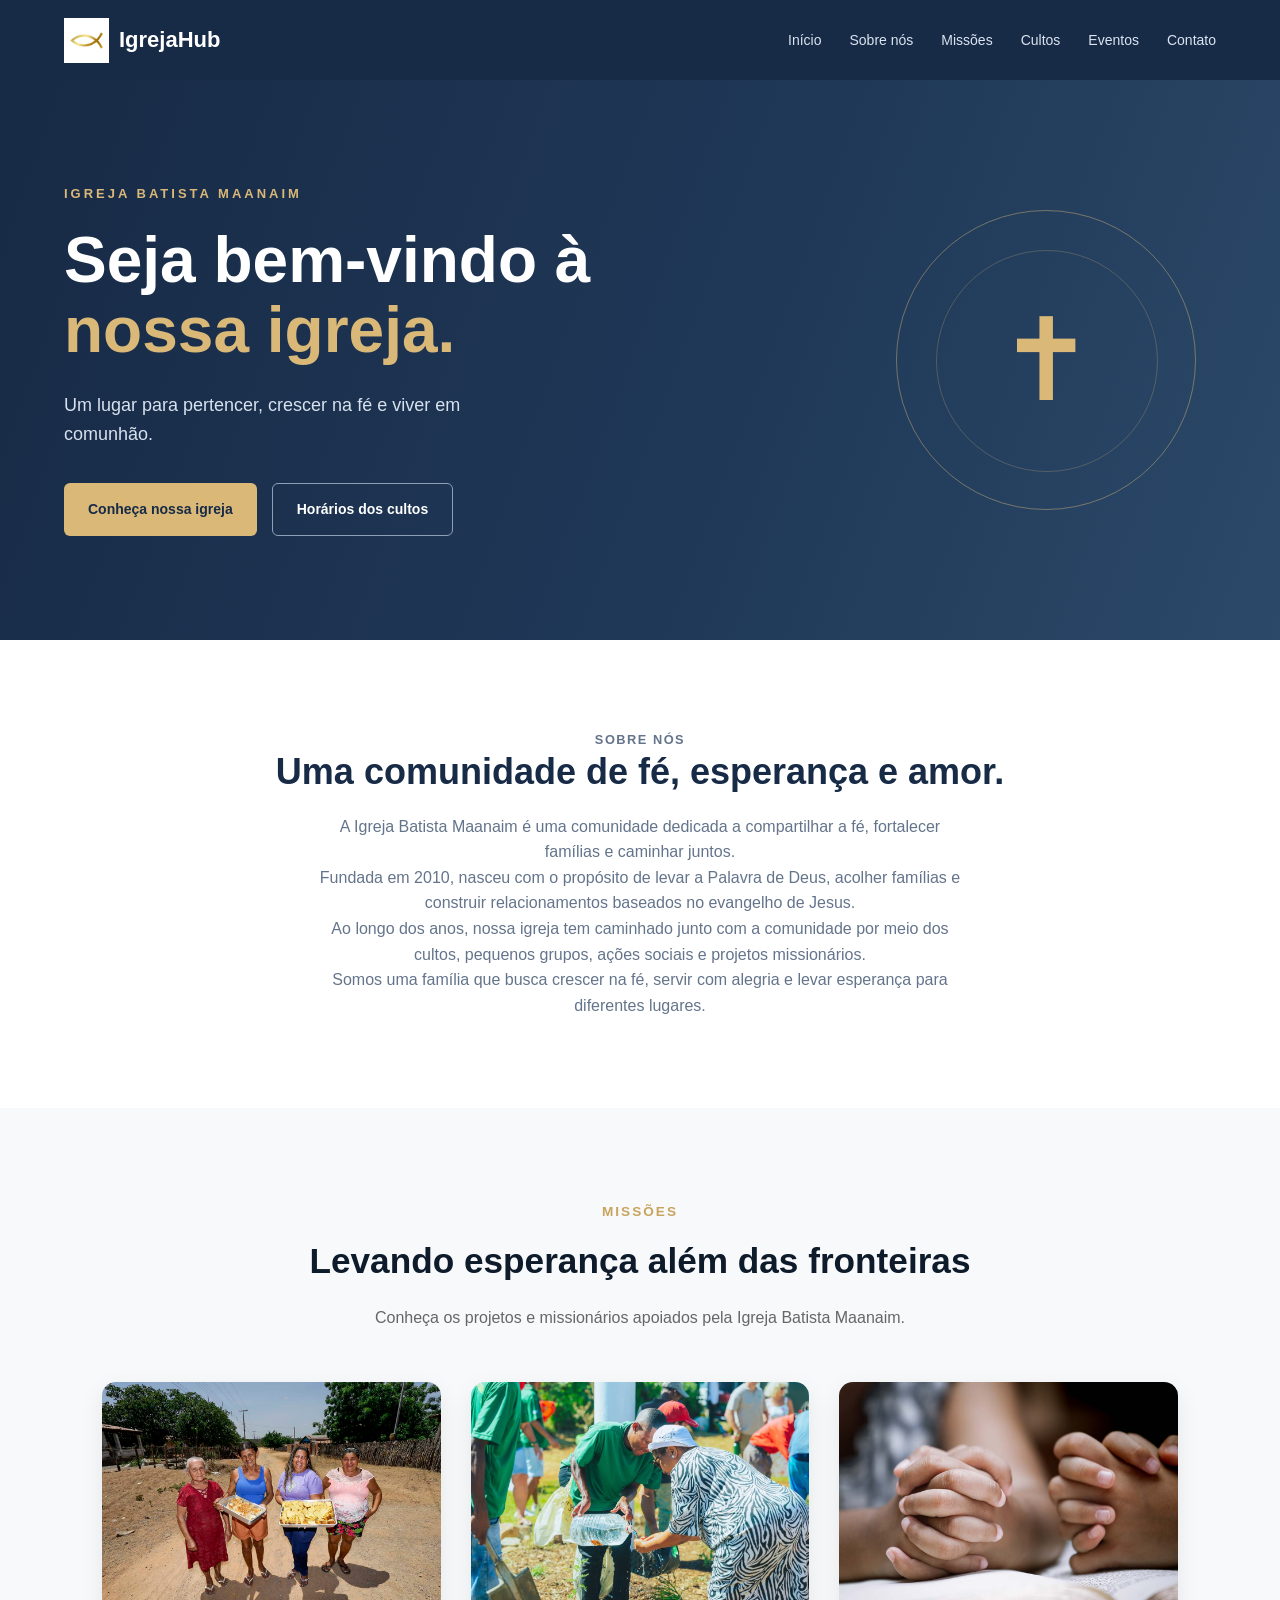
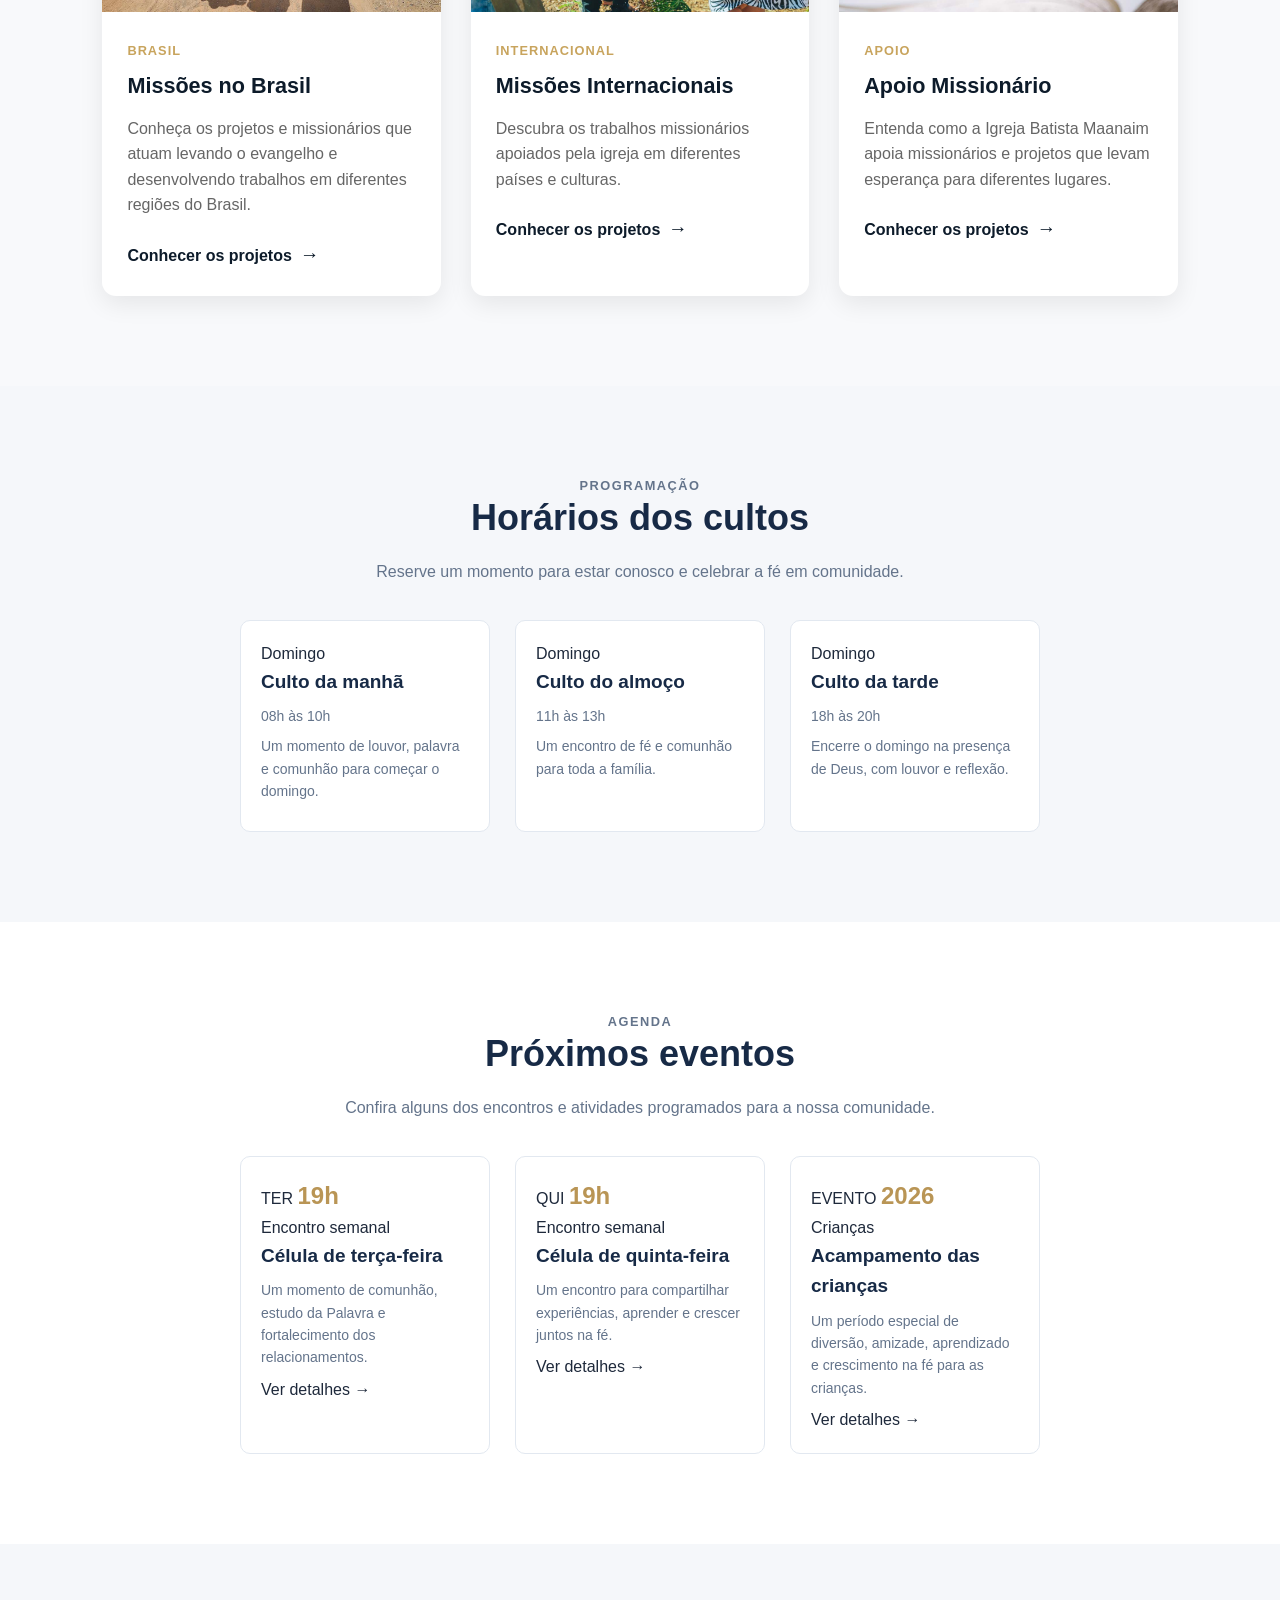
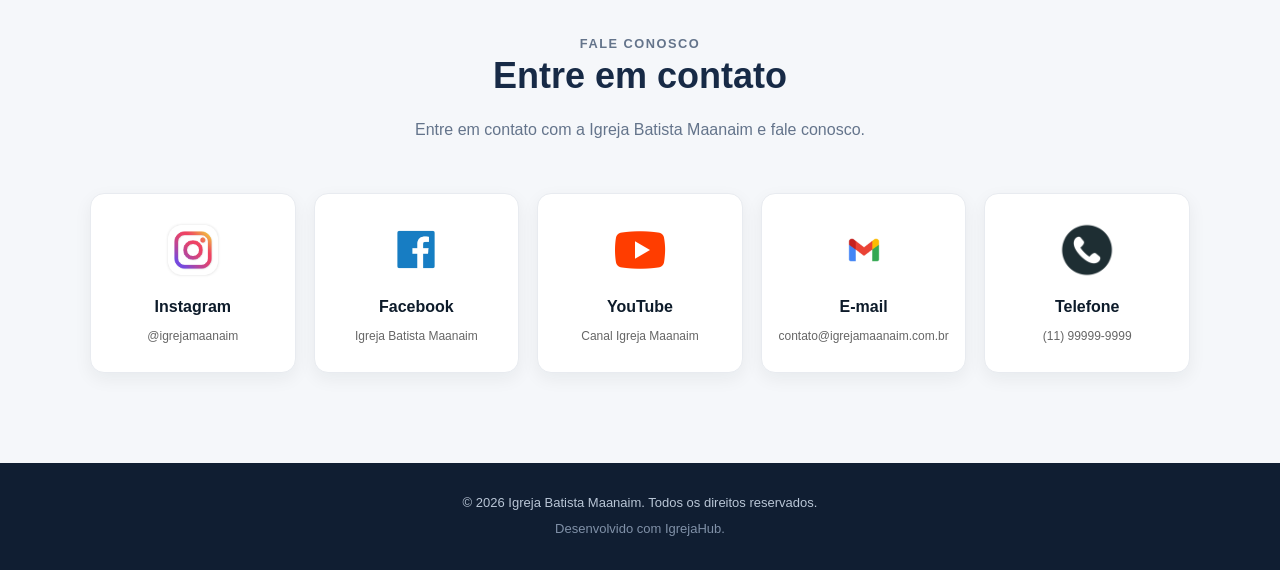
==== commit 64766091: "implementacao pages missoes e doacao" ====
--- a/index.html
+++ b/index.html
@@ -419,7 +419,7 @@
             <div class="contact-grid">
 
                 <a href="#" class="contact-card">
-                    <span class="contact-icon">◎</span>
+                    <img class="contact-icon" src="assets/images/hero/icons/instagram-icon.avif" alt="Ícone e-mail">
 
                     <h3>Instagram</h3>
 
@@ -428,7 +428,7 @@
 
 
                 <a href="#" class="contact-card">
-                    <span class="contact-icon">f</span>
+                    <img class="contact-icon" src="assets/images/hero/icons/facebook-icon.webp" alt="Ícone e-mail">
 
                     <h3>Facebook</h3>
 
@@ -437,7 +437,7 @@
 
 
                 <a href="#" class="contact-card">
-                    <span class="contact-icon">▶</span>
+                    <img class="contact-icon" src="assets/images/hero/icons/youtube-icon.jpg" alt="Ícone e-mail">
 
                     <h3>YouTube</h3>
 
@@ -447,7 +447,7 @@
 
                 <a href="mailto:contato@igrejamaanaim.com.br" class="contact-card">
 
-                    <span class="contact-icon">✉</span>
+                    <img class="contact-icon" src="assets/images/hero/icons/gmail-icon.jpg" alt="Ícone e-mail">
 
                     <h3>E-mail</h3>
 
@@ -457,7 +457,7 @@
 
                 <a href="tel:+5511999999999" class="contact-card">
 
-                    <span class="contact-icon">☎</span>
+                    <img class="contact-icon" src="assets/images/hero/icons/telefone-icon.jpg" alt="Ícone e-mail">
 
                     <h3>Telefone</h3>
 
--- a/css/style.css
+++ b/css/style.css
@@ -476,6 +476,36 @@
 
 }
 
+@media (max-width: 768px) {
+
+    .donation-section {
+        padding: 60px 6%;
+    }
+
+    .donation-container h1 {
+        font-size: 2rem;
+    }
+
+    .donation-card {
+        padding: 28px 18px;
+    }
+
+    .pix-qr-code {
+        width: 210px;
+        height: 210px;
+    }
+
+    .mission-support-actions {
+        flex-direction: column;
+    }
+
+    .mission-support-actions a {
+        width: 100%;
+
+        text-align: center;
+    }
+
+}
 /* =========================
    MISSÕES
 ========================= */
@@ -617,8 +647,126 @@
     transform: translateX(5px);
 }
 
+/* =========================
+   CONTATO
+========================= */
+
+.contact-section {
+    padding: 90px 8%;
+    background-color: #f8f9fb;
+}
+
+.contact-grid {
+    width: 100%;
+    max-width: 1100px;
+
+    margin: 50px auto 0;
+
+    display: grid;
+    grid-template-columns: repeat(5, minmax(0, 1fr));
+    gap: 18px;
+}
+
+.contact-card {
+    min-width: 0;
+    min-height: 180px;
+
+    display: flex;
+    flex-direction: column;
+    align-items: center;
+    justify-content: center;
+
+    padding: 24px 16px;
+
+    text-align: center;
+
+    background-color: #ffffff;
+
+    border: 1px solid #e8ebf0;
+    border-radius: 14px;
+
+    box-shadow: 0 6px 18px rgba(13, 27, 42, 0.06);
+
+    overflow: hidden;
+
+    transition:
+        transform 0.3s ease,
+        box-shadow 0.3s ease;
+}
+
+.contact-card:hover {
+    transform: translateY(-5px);
+
+    box-shadow: 0 12px 28px rgba(0, 0, 0, 0.1);
+}
+
+.contact-icon {
+    display: block;
+
+    width: 60px;
+    height: 60px;
+
+    max-width: 60px;
+    max-height: 60px;
+
+    margin: 0 auto 14px;
+
+    object-fit: contain;
+}
+
+.contact-card h3 {
+    margin: 0 0 8px;
+
+    color: #0d1b2a;
+    font-size: 1rem;
+}
+
+.contact-card p {
+    margin: 0;
+
+    color: #666;
+    font-size: 0.75rem;
+
+    overflow-wrap: anywhere;
+}
 
 /* RESPONSIVIDADE */
+
+@media (max-width: 800px) {
+
+    .mission-projects {
+        grid-template-columns: 1fr;
+    }
+
+    .support-content {
+        grid-template-columns: 1fr;
+    }
+
+    .missions-hero h1 {
+        font-size: 2.3rem;
+    }
+}
+
+
+@media (max-width: 600px) {
+
+    .missions-hero {
+        padding: 70px 5%;
+    }
+
+    .mission-section,
+    .mission-support {
+        padding: 70px 5%;
+    }
+
+    .missions-hero h1 {
+        font-size: 2rem;
+    }
+
+    .mission-photo {
+        height: 220px;
+    }
+}
 
 @media (max-width: 900px) {
     .missions-grid {
@@ -694,6 +842,15 @@
     gap: 30px;
 }
 
+.internacional-mission-projects {
+    max-width: 600px;
+    margin: 50px auto 0;
+
+    display: grid;
+    grid-template-columns: repeat(1, 1fr);
+    gap: 30px;
+}
+
 
 /* CARD */
 
@@ -858,106 +1015,394 @@
     line-height: 1.6;
 }
 
-
-/* RESPONSIVIDADE */
-
-@media (max-width: 800px) {
-
-    .mission-projects {
-        grid-template-columns: 1fr;
-    }
-
-    .support-content {
-        grid-template-columns: 1fr;
-    }
-
-    .missions-hero h1 {
-        font-size: 2.3rem;
-    }
-}
-
-
-@media (max-width: 600px) {
-
-    .missions-hero {
-        padding: 70px 5%;
-    }
-
-    .mission-section,
-    .mission-support {
-        padding: 70px 5%;
-    }
-
-    .missions-hero h1 {
-        font-size: 2rem;
-    }
-
-    .mission-photo {
-        height: 220px;
-    }
-}
-
-/* =========================
-   CONTATO
-========================= */
-
-.contact-section {
+/* ============================= */
+/* PÁGINAS INDIVIDUAIS DE MISSÃO */
+/* ============================= */
+
+.mission-detail-hero {
+    padding: 100px 8%;
+
+    text-align: center;
+
+    background-color: #0d1b2a;
+    color: #ffffff;
+}
+
+.mission-detail-hero h1 {
+    margin: 14px 0;
+
+    font-size: 2.8rem;
+}
+
+.mission-detail-hero p {
+    max-width: 700px;
+
+    margin: 0 auto;
+
+    color: #d9e0e8;
+
+    line-height: 1.8;
+}
+
+.mission-detail-section {
     padding: 90px 8%;
+
+    background-color: #ffffff;
+}
+
+.mission-detail-grid {
+    max-width: 1100px;
+
+    margin: 0 auto;
+
+    display: grid;
+    grid-template-columns: 1fr 1fr;
+
+    align-items: center;
+
+    gap: 60px;
+}
+
+.mission-detail-content h2 {
+    margin: 12px 0 20px;
+
+    color: #0d1b2a;
+
+    font-size: 2rem;
+}
+
+.mission-detail-content h3 {
+    margin-top: 30px;
+    margin-bottom: 15px;
+
+    color: #0d1b2a;
+}
+
+.mission-detail-content p {
+    margin-bottom: 16px;
+
+    color: #666;
+
+    line-height: 1.8;
+}
+
+.section-label {
+    color: #c8a45d;
+
+    font-size: 0.8rem;
+    font-weight: 700;
+
+    letter-spacing: 1.5px;
+    text-transform: uppercase;
+}
+
+.mission-detail-image img {
+    width: 100%;
+    max-height: 450px;
+
+    display: block;
+
+    object-fit: cover;
+
+    border-radius: 16px;
+}
+
+.mission-info-list {
+    padding-left: 20px;
+
+    color: #666;
+
+    line-height: 2;
+}
+
+.mission-info-list strong {
+    color: #0d1b2a;
+}
+
+.mission-story-section {
+    padding: 90px 8%;
+
     background-color: #f8f9fb;
 }
 
-.contact-grid {
+.mission-story-section .container {
+    max-width: 900px;
+    margin: 0 auto;
+}
+
+.mission-story-section h2 {
+    margin: 14px 0 24px;
+
+    color: #0d1b2a;
+
+    font-size: 2rem;
+}
+
+.mission-story-section p {
+    margin-bottom: 18px;
+
+    color: #666;
+
+    line-height: 1.9;
+}
+
+.mission-gallery-section {
+    padding: 90px 8%;
+
+    background-color: #ffffff;
+}
+
+.mission-gallery-section h2 {
+    margin: 14px 0 30px;
+
+    color: #0d1b2a;
+
+    font-size: 2rem;
+}
+
+.mission-gallery {
     max-width: 1100px;
-    margin: 50px auto 0;
+
+    margin: 0 auto;
 
     display: grid;
-    grid-template-columns: repeat(5, 1fr);
-    gap: 18px;
-}
-
-.contact-card {
-    padding: 25px 15px;
+    grid-template-columns: repeat(3, 1fr);
+
+    gap: 20px;
+}
+
+.mission-gallery img {
+    width: 100%;
+    height: 240px;
+
+    display: block;
+
+    object-fit: cover;
+
+    border-radius: 14px;
+
+    transition: transform 0.3s ease;
+}
+
+.mission-gallery img:hover {
+    transform: scale(1.03);
+}
+
+.mission-support-section {
+    padding: 80px 8%;
+
+    text-align: center;
+
+    background-color: #0d1b2a;
+    color: #ffffff;
+}
+
+.mission-support-section h2 {
+    margin-bottom: 15px;
+
+    font-size: 2rem;
+}
+
+.mission-support-section p {
+    max-width: 650px;
+
+    margin: 0 auto 30px;
+
+    color: #d9e0e8;
+
+    line-height: 1.8;
+}
+
+
+/* ================= */
+/* PÁGINA DE DOAÇÃO  */
+/* ================= */
+
+.donation-section {
+    padding: 90px 8%;
+
+    background-color: #f8f9fb;
+}
+
+.donation-container {
+    max-width: 650px;
+
+    margin: 0 auto;
+
+    text-align: center;
+}
+
+.donation-container h1 {
+    margin: 14px 0 18px;
+
+    color: #0d1b2a;
+
+    font-size: 2.5rem;
+}
+
+.donation-description {
+    margin-bottom: 35px;
+
+    color: #666;
+
+    line-height: 1.8;
+}
+
+.donation-card {
+    padding: 35px 28px;
 
     background-color: #ffffff;
 
-    border-radius: 14px;
-
-    text-align: center;
+    border: 1px solid #e8ebf0;
+    border-radius: 16px;
+
+    box-shadow: 0 8px 24px rgba(13, 27, 42, 0.08);
+}
+
+.donation-card h2 {
+    margin-bottom: 8px;
+
+    color: #0d1b2a;
+
+    font-size: 1.5rem;
+}
+
+.donation-card > p {
+    color: #666;
+}
+
+.pix-qr-code {
+    width: 240px;
+    height: 240px;
+
+    margin: 28px auto;
+
+    display: flex;
+    align-items: center;
+    justify-content: center;
+
+    padding: 12px;
+
+    background-color: #ffffff;
+
+    border: 1px solid #e8ebf0;
+    border-radius: 12px;
+}
+
+.pix-qr-code img {
+    width: 100%;
+    height: 100%;
+
+    display: block;
+
+    object-fit: contain;
+}
+
+.pix-instruction {
+    margin-bottom: 25px;
+
+    font-size: 0.9rem;
+    line-height: 1.6;
+}
+
+.pix-copy-section {
+    text-align: left;
+}
+
+.pix-copy-section label {
+    display: block;
+
+    margin-bottom: 8px;
+
+    color: #0d1b2a;
+
+    font-weight: 700;
+}
+
+#pix-code {
+    width: 100%;
+    min-height: 105px;
+
+    user-select: text;
+    cursor: text;
+
+    padding: 12px;
+
+    resize: none;
+
+    color: #555;
+
+    background-color: #f8f9fb;
+
+    border: 1px solid #dfe4ea;
+    border-radius: 8px;
+
+    font-size: 0.8rem;
+    line-height: 1.5;
+}
+
+#copy-pix-button {
+    width: 100%;
+
+    margin-top: 14px;
+
+    border: none;
+
+    cursor: pointer;
+}
+
+.copy-message {
+    min-height: 20px;
+
+    margin-top: 10px;
+
+    color: #238636;
+
+    font-size: 0.85rem;
+}
+
+.donation-warning {
+    margin-top: 25px;
+
+    font-size: 0.8rem;
+
+    color: #777;
+}
+
+.mission-support-actions {
+    display: flex;
+    align-items: center;
+    justify-content: center;
+    flex-wrap: wrap;
+
+    gap: 15px;
+
+    margin-top: 30px;
+}
+
+.support-secondary-button {
+    display: inline-block;
+
+    padding: 13px 24px;
+
+    color: #0d1b2a;
+
+    background-color: #ffffff;
+
+    border: 1px solid #c8a45d;
+    border-radius: 6px;
+
+    font-weight: 700;
+
     text-decoration: none;
 
-    box-shadow: 0 8px 20px rgba(0, 0, 0, 0.05);
-
     transition:
-        transform 0.3s ease,
-        box-shadow 0.3s ease;
-}
-
-.contact-card:hover {
-    transform: translateY(-5px);
-
-    box-shadow: 0 12px 28px rgba(0, 0, 0, 0.1);
-}
-
-.contact-icon {
-    display: block;
-
-    margin-bottom: 12px;
-
-    color: #c8a45d;
-
-    font-size: 2rem;
-    font-weight: 700;
-}
-
-.contact-card h3 {
-    margin-bottom: 8px;
-
-    color: #0d1b2a;
-    font-size: 1rem;
-}
-
-.contact-card p {
-    color: #666;
-    font-size: 0.75rem;
-    overflow-wrap: anywhere;
+        background-color 0.3s ease,
+        color 0.3s ease;
+}
+
+.support-secondary-button:hover {
+    color: #ffffff;
+
+    background-color: #c8a45d;
 }
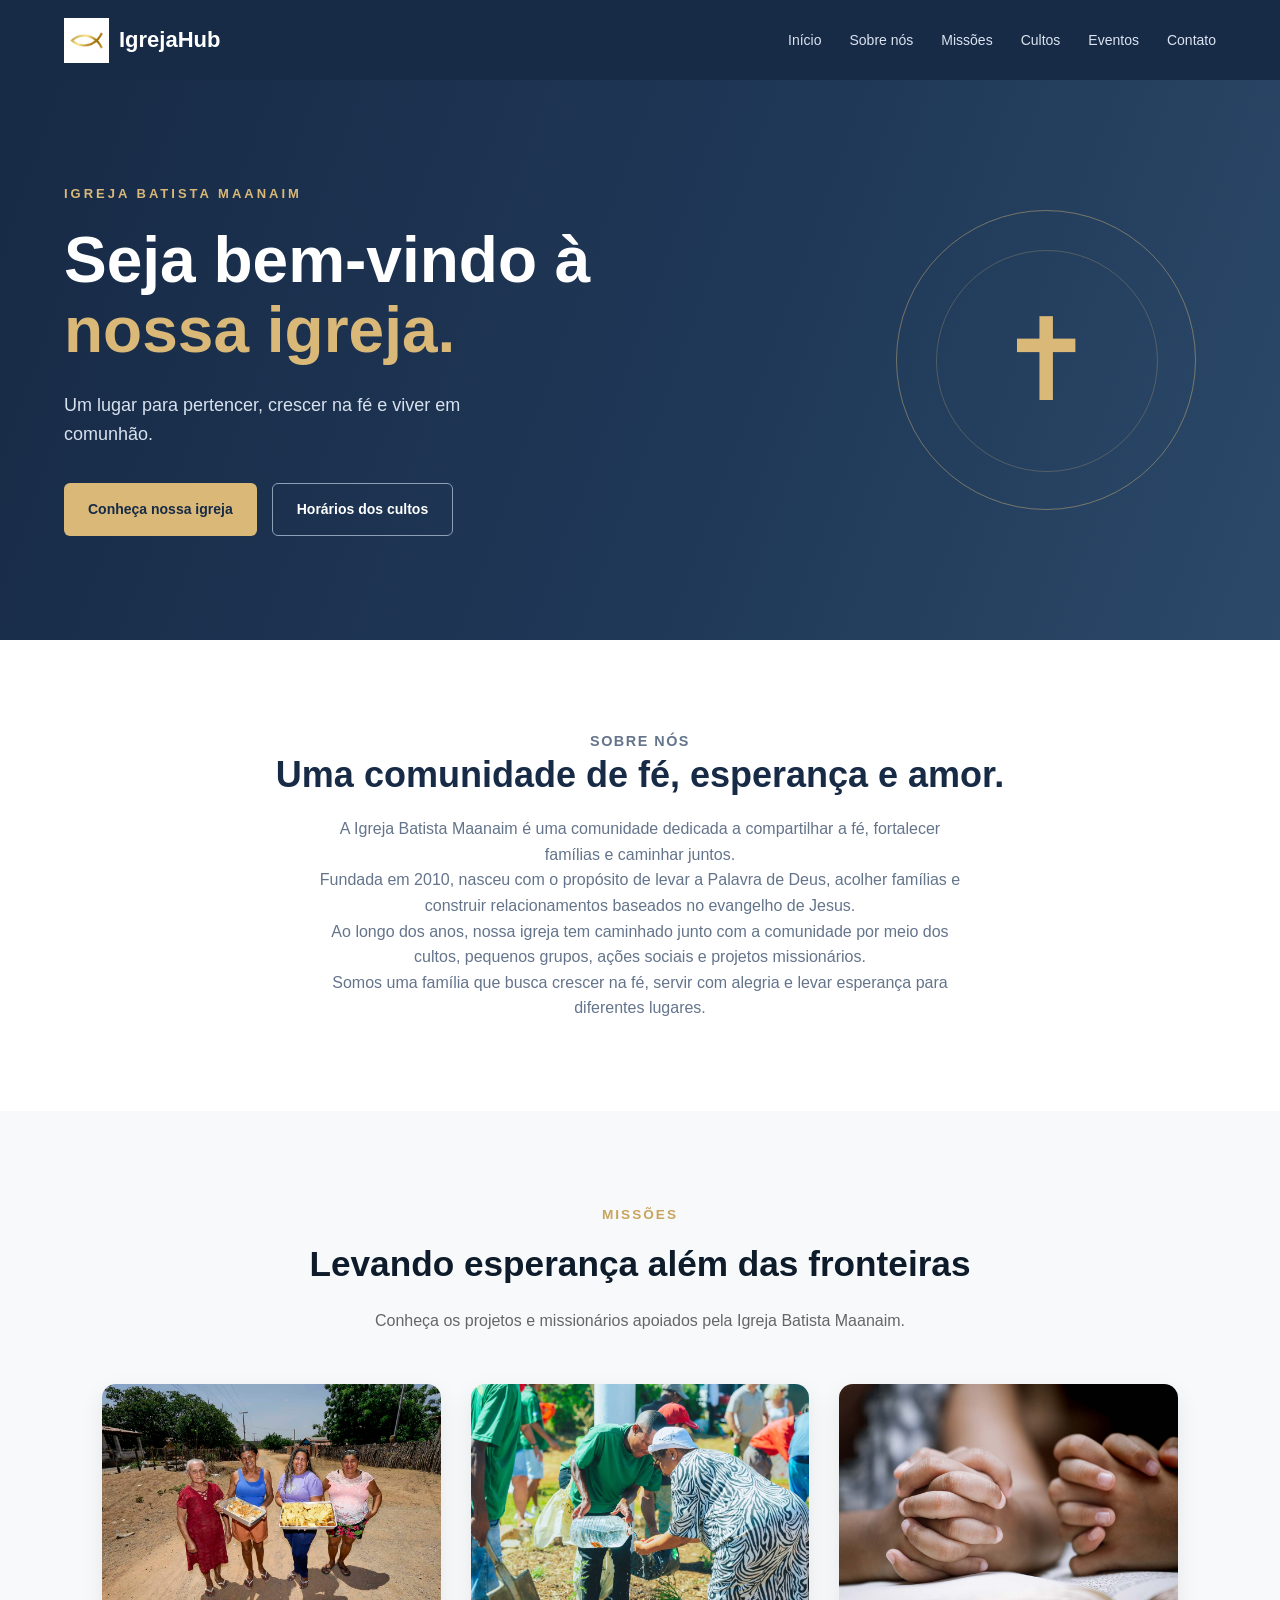
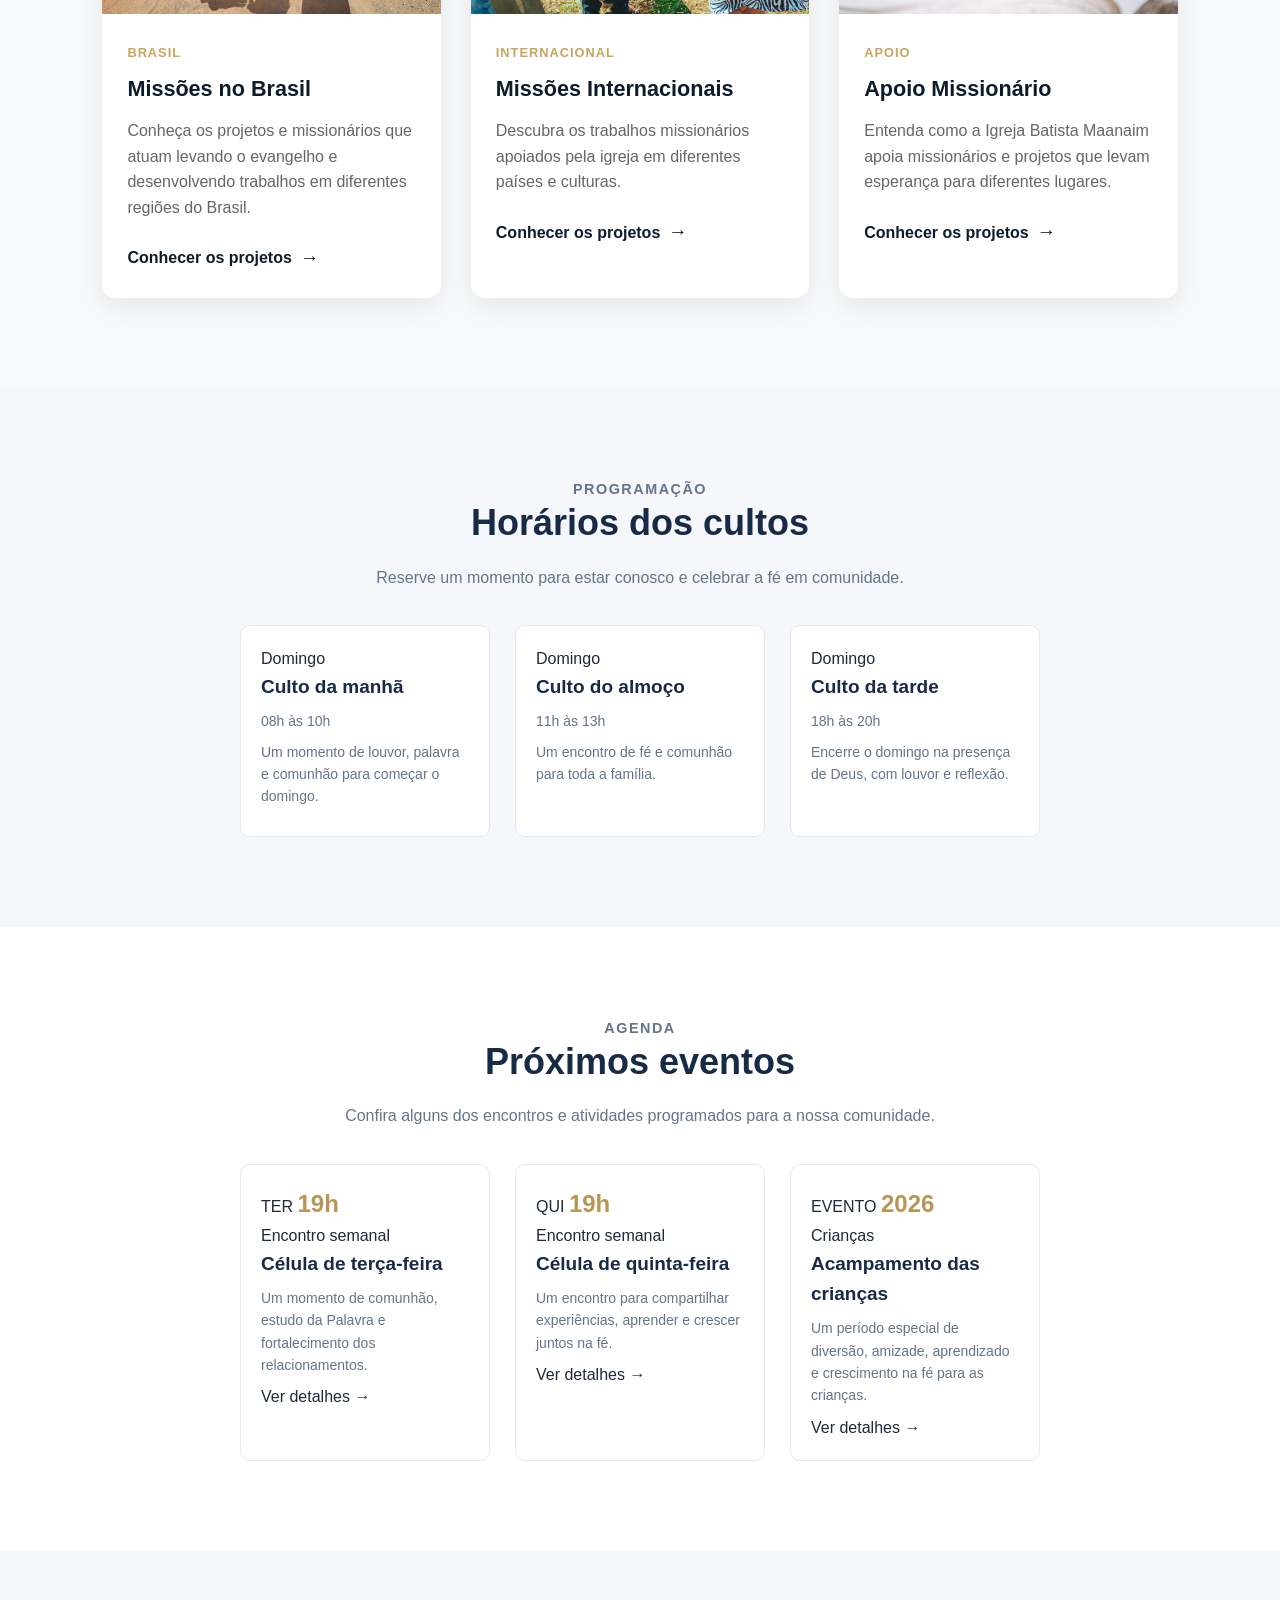
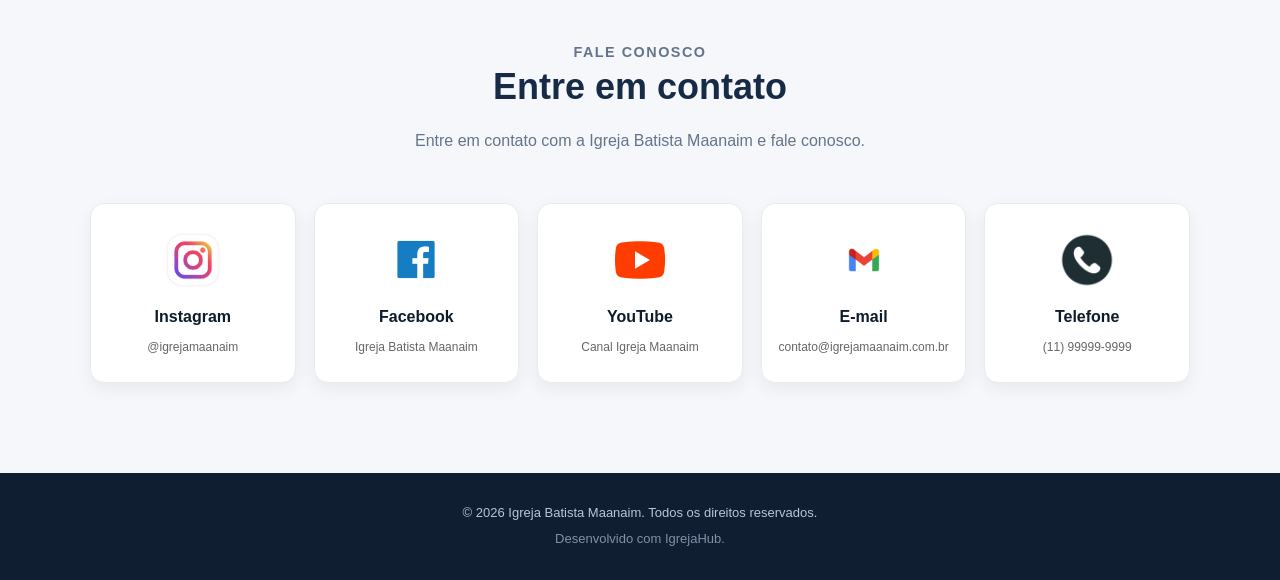
==== commit 2b21851b: "reestruturação da implementação javascript e importação nos arquivos html" ====
--- a/index.html
+++ b/index.html
@@ -489,7 +489,10 @@
 
     </footer>
 
-    <script src="js/script.js"></script>
+    <script src="js/menu.js" defer></script>
+    <script src="js/footer.js" defer></script>
+    <script src="js/pix.js" defer></script>
+    <script src="js/script.js" defer></script>
 
 </body>
 
--- a/css/style.css
+++ b/css/style.css
@@ -1,1408 +1,9 @@
-
-/* ========================================
-   IgrejaHub
-   Igreja Batista Maanaim
-   Estilos principais
-======================================== */
-
-
-/* ========================================
-   Variáveis globais
-======================================== */
-
-:root {
-    --color-primary: #172a46;
-    --color-primary-light: #243d60;
-    --color-accent: #d9b878;
-    --color-accent-dark: #b99555;
-
-    --color-background: #ffffff;
-    --color-background-light: #f5f7fa;
-
-    --color-text: #1e293b;
-    --color-text-light: #64748b;
-    --color-white: #ffffff;
-
-    --font-primary: Arial, Helvetica, sans-serif;
-
-    --container-width: 1180px;
-}
-
-
-/* ========================================
-   Reset
-======================================== */
-
-* {
-    margin: 0;
-    padding: 0;
-    box-sizing: border-box;
-}
-
-html {
-    scroll-behavior: smooth;
-}
-
-body {
-    font-family: var(--font-primary);
-    background-color: var(--color-background);
-    color: var(--color-text);
-    line-height: 1.6;
-}
-
-a {
-    text-decoration: none;
-    color: inherit;
-}
-
-button {
-    font-family: inherit;
-}
-
-
-/* ========================================
-   Classes reutilizáveis
-======================================== */
-
-.container {
-    width: 90%;
-    max-width: var(--container-width);
-    margin: 0 auto;
-}
-
-.section {
-    padding: 90px 0;
-}
-
-.section-light {
-    background-color: var(--color-background-light);
-}
-
-.section-content {
-    text-align: center;
-}
-
-.section-label {
-    color: var(--color-accent-dark);
-    font-size: 13px;
-    font-weight: bold;
-    letter-spacing: 2px;
-    margin-bottom: 12px;
-}
-
-.section h2 {
-    color: var(--color-primary);
-    font-size: 36px;
-    line-height: 1.2;
-    margin-bottom: 20px;
-}
-
-.section p {
-    max-width: 650px;
-    margin: 0 auto;
-    color: var(--color-text-light);
-}
-
-
-/* ========================================
-   Header
-======================================== */
-
-.header {
-    background-color: var(--color-primary);
-    color: var(--color-white);
-    position: relative;
-    z-index: 10;
-}
-
-.header-content {
-    min-height: 80px;
-    display: flex;
-    align-items: center;
-    justify-content: space-between;
-    gap: 30px;
-}
-
-.logo {
-    display: flex;
-    align-items: center;
-    gap: 10px;
-    font-size: 22px;
-    font-weight: bold;
-    white-space: nowrap;
-}
-
-.logo-icon {
-    width: 45px;
-    height: 45px;
-    display: block;
-}
-
-.nav {
-    display: flex;
-    align-items: center;
-    gap: 28px;
-}
-
-.nav a {
-    font-size: 14px;
-    color: #dbe4f0;
-    transition: color 0.3s ease;
-}
-
-.nav a:hover {
-    color: var(--color-accent);
-}
-
-.menu-toggle {
-    display: none;
-    border: none;
-    background: transparent;
-    color: var(--color-white);
-    font-size: 28px;
-    cursor: pointer;
-}
-
-
-/* ========================================
-   Hero / Banner
-======================================== */
-
-.hero {
-    background:
-        linear-gradient(
-            110deg,
-            #172a46 0%,
-            #203958 60%,
-            #2c4969 100%
-        );
-
-    color: var(--color-white);
-    min-height: 560px;
-    display: flex;
-    align-items: center;
-    overflow: hidden;
-}
-
-.hero-content {
-    display: flex;
-    align-items: center;
-    justify-content: space-between;
-    gap: 50px;
-}
-
-.hero-text {
-    max-width: 650px;
-    padding: 60px 0;
-}
-
-.hero-label {
-    color: var(--color-accent);
-    font-size: 13px;
-    font-weight: bold;
-    letter-spacing: 3px;
-    margin-bottom: 20px;
-}
-
-.hero h1 {
-    font-size: clamp(40px, 5vw, 64px);
-    line-height: 1.1;
-    font-weight: 700;
-    margin-bottom: 25px;
-}
-
-.hero h1 span {
-    display: block;
-    color: var(--color-accent);
-}
-
-.hero-description {
-    font-size: 18px;
-    color: #d8e2ee;
-    max-width: 470px;
-    margin-bottom: 35px;
-}
-
-.hero-actions {
-    display: flex;
-    flex-wrap: wrap;
-    gap: 15px;
-}
-
-
-/* ========================================
-   Botões
-======================================== */
-
-.btn {
-    display: inline-flex;
-    align-items: center;
-    justify-content: center;
-    padding: 14px 24px;
-    border-radius: 6px;
-    font-size: 14px;
-    font-weight: bold;
-    transition:
-        background-color 0.3s ease,
-        transform 0.3s ease;
-}
-
-.btn:hover {
-    transform: translateY(-2px);
-}
-
-.btn-primary {
-    background-color: var(--color-accent);
-    color: var(--color-primary);
-}
-
-.btn-primary:hover {
-    background-color: #e6c98f;
-}
-
-.btn-secondary {
-    border: 1px solid #8da0b8;
-    color: var(--color-white);
-}
-
-.btn-secondary:hover {
-    background-color: rgba(255, 255, 255, 0.1);
-}
-
-
-/* ========================================
-   Decoração do banner
-======================================== */
-
-.hero-decoration {
-    width: 340px;
-    height: 340px;
-    flex-shrink: 0;
-    position: relative;
-    display: flex;
-    align-items: center;
-    justify-content: center;
-}
-
-.decoration-circle {
-    width: 300px;
-    height: 300px;
-    border: 1px solid rgba(217, 184, 120, 0.45);
-    border-radius: 50%;
-    position: absolute;
-}
-
-.decoration-circle::before {
-    content: "";
-    position: absolute;
-    width: 220px;
-    height: 220px;
-    border: 1px solid rgba(217, 184, 120, 0.25);
-    border-radius: 50%;
-    top: 39px;
-    left: 39px;
-}
-
-.decoration-cross {
-    font-size: 115px;
-    color: var(--color-accent);
-    font-weight: 300;
-}
-
-
-/* ========================================
-   Horários
-======================================== */
-
-.schedule-grid {
-    display: grid;
-    grid-template-columns: repeat(3, 1fr);
-    gap: 25px;
-    max-width: 800px;
-    margin: 35px auto 0;
-}
-
-.schedule-card {
-    background-color: var(--color-white);
-    border: 1px solid #e2e8f0;
-    border-radius: 10px;
-    padding: 20px;
-    text-align: left;
-}
-
-.schedule-card h3 {
-    color: var(--color-primary);
-    font-size: 19px;
-    margin-bottom: 8px;
-}
-
-.schedule-card p {
-    margin: 0 0 8px;
-    font-size: 14px;
-}
-
-.schedule-card strong {
-    color: var(--color-accent-dark);
-    font-size: 24px;
-}
-
-
-/* ========================================
-   Footer
-======================================== */
-
-.footer {
-    background-color: #101e32;
-    color: #b9c6d6;
-    padding: 30px 0;
-    text-align: center;
-    font-size: 13px;
-}
-
-.footer-brand {
-    margin-top: 5px;
-    color: #8091a8;
-}
-
-
-/* ========================================
-   Responsividade
-======================================== */
-
-@media (max-width: 768px) {
-
-    .header-content {
-        min-height: 70px;
-    }
-
-    .menu-toggle {
-        display: block;
-    }
-
-    .nav {
-        display: none;
-        position: absolute;
-        top: 70px;
-        left: 0;
-        right: 0;
-        background-color: var(--color-primary);
-        padding: 20px;
-        flex-direction: column;
-        align-items: flex-start;
-        gap: 18px;
-        border-top: 1px solid #344965;
-    }
-
-    .nav.active {
-        display: flex;
-    }
-
-    .hero {
-        min-height: auto;
-    }
-
-    .hero-content {
-        flex-direction: column;
-        align-items: flex-start;
-        gap: 10px;
-    }
-
-    .hero-text {
-        padding: 65px 0 20px;
-    }
-
-    .hero h1 {
-        font-size: 42px;
-    }
-
-    .hero-description {
-        font-size: 16px;
-    }
-
-    .hero-decoration {
-        width: 100%;
-        height: 180px;
-        margin-bottom: 30px;
-    }
-
-    .decoration-circle {
-        width: 170px;
-        height: 170px;
-    }
-
-    .decoration-circle::before {
-        width: 120px;
-        height: 120px;
-        top: 24px;
-        left: 24px;
-    }
-
-    .decoration-cross {
-        font-size: 75px;
-    }
-
-    .section {
-        padding: 60px 0;
-    }
-
-    .section h2 {
-        font-size: 30px;
-    }
-
-    .schedule-grid {
-        grid-template-columns: 1fr;
-    }
-
-    .hero-actions {
-        flex-direction: column;
-        align-items: stretch;
-    }
-
-    .btn {
-        text-align: center;
-    }
-
-    .contact-grid {
-        grid-template-columns: repeat(3, 1fr);
-    }
-
-    .contact-grid {
-        grid-template-columns: repeat(2, 1fr);
-    }
-
-    .contact-grid {
-        grid-template-columns: 1fr;
-    }
-
-}
-
-@media (max-width: 768px) {
-
-    .donation-section {
-        padding: 60px 6%;
-    }
-
-    .donation-container h1 {
-        font-size: 2rem;
-    }
-
-    .donation-card {
-        padding: 28px 18px;
-    }
-
-    .pix-qr-code {
-        width: 210px;
-        height: 210px;
-    }
-
-    .mission-support-actions {
-        flex-direction: column;
-    }
-
-    .mission-support-actions a {
-        width: 100%;
-
-        text-align: center;
-    }
-
-}
-/* =========================
-   MISSÕES
-========================= */
-
-.missions {
-    padding: 90px 8%;
-    background-color: #f8f9fb;
-}
-
-.section-header {
-    max-width: 700px;
-    margin: 0 auto 50px;
-    text-align: center;
-}
-
-.section-tag {
-    display: inline-block;
-    margin-bottom: 10px;
-    color: #c8a45d;
-    font-size: 0.85rem;
-    font-weight: 700;
-    text-transform: uppercase;
-    letter-spacing: 2px;
-}
-
-.section-header h2 {
-    margin-bottom: 15px;
-    color: #0d1b2a;
-    font-size: 2.2rem;
-}
-
-.section-header p {
-    color: #666;
-    line-height: 1.7;
-}
-
-
-/* GRID */
-
-.missions-grid {
-    display: grid;
-    grid-template-columns: repeat(3, 1fr);
-    gap: 30px;
-    max-width: 1200px;
-    margin: 0 auto;
-}
-
-
-/* CARD */
-
-.mission-card {
-    overflow: hidden;
-    background-color: #ffffff;
-    border-radius: 14px;
-    box-shadow: 0 8px 25px rgba(0, 0, 0, 0.08);
-    transition: transform 0.3s ease, box-shadow 0.3s ease;
-}
-
-.mission-card:hover {
-    transform: translateY(-8px);
-    box-shadow: 0 15px 35px rgba(0, 0, 0, 0.12);
-}
-
-
-/* IMAGEM */
-
-.mission-image {
-    width: 100%;
-    height: 230px;
-    overflow: hidden;
-}
-
-.mission-image img {
-    width: 100%;
-    height: 100%;
-    object-fit: cover;
-    display: block;
-    transition: transform 0.5s ease;
-}
-
-.mission-card:hover .mission-image img {
-    transform: scale(1.05);
-}
-
-
-/* CONTEÚDO */
-
-.mission-content {
-    padding: 25px;
-}
-
-.mission-category {
-    display: inline-block;
-    margin-bottom: 8px;
-    color: #c8a45d;
-    font-size: 0.8rem;
-    font-weight: 700;
-    text-transform: uppercase;
-    letter-spacing: 1px;
-}
-
-.mission-content h3 {
-    margin-bottom: 12px;
-    color: #0d1b2a;
-    font-size: 1.35rem;
-}
-
-.mission-content p {
-    margin-bottom: 22px;
-    color: #666;
-    line-height: 1.6;
-}
-
-
-/* BOTÃO */
-
-.mission-button {
-    display: inline-flex;
-    align-items: center;
-    gap: 8px;
-
-    color: #0d1b2a;
-    font-weight: 700;
-    text-decoration: none;
-
-    transition: gap 0.3s ease, color 0.3s ease;
-}
-
-.mission-button span {
-    font-size: 1.2rem;
-    transition: transform 0.3s ease;
-}
-
-.mission-button:hover {
-    color: #c8a45d;
-}
-
-.mission-button:hover span {
-    transform: translateX(5px);
-}
-
-/* =========================
-   CONTATO
-========================= */
-
-.contact-section {
-    padding: 90px 8%;
-    background-color: #f8f9fb;
-}
-
-.contact-grid {
-    width: 100%;
-    max-width: 1100px;
-
-    margin: 50px auto 0;
-
-    display: grid;
-    grid-template-columns: repeat(5, minmax(0, 1fr));
-    gap: 18px;
-}
-
-.contact-card {
-    min-width: 0;
-    min-height: 180px;
-
-    display: flex;
-    flex-direction: column;
-    align-items: center;
-    justify-content: center;
-
-    padding: 24px 16px;
-
-    text-align: center;
-
-    background-color: #ffffff;
-
-    border: 1px solid #e8ebf0;
-    border-radius: 14px;
-
-    box-shadow: 0 6px 18px rgba(13, 27, 42, 0.06);
-
-    overflow: hidden;
-
-    transition:
-        transform 0.3s ease,
-        box-shadow 0.3s ease;
-}
-
-.contact-card:hover {
-    transform: translateY(-5px);
-
-    box-shadow: 0 12px 28px rgba(0, 0, 0, 0.1);
-}
-
-.contact-icon {
-    display: block;
-
-    width: 60px;
-    height: 60px;
-
-    max-width: 60px;
-    max-height: 60px;
-
-    margin: 0 auto 14px;
-
-    object-fit: contain;
-}
-
-.contact-card h3 {
-    margin: 0 0 8px;
-
-    color: #0d1b2a;
-    font-size: 1rem;
-}
-
-.contact-card p {
-    margin: 0;
-
-    color: #666;
-    font-size: 0.75rem;
-
-    overflow-wrap: anywhere;
-}
-
-/* RESPONSIVIDADE */
-
-@media (max-width: 800px) {
-
-    .mission-projects {
-        grid-template-columns: 1fr;
-    }
-
-    .support-content {
-        grid-template-columns: 1fr;
-    }
-
-    .missions-hero h1 {
-        font-size: 2.3rem;
-    }
-}
-
-
-@media (max-width: 600px) {
-
-    .missions-hero {
-        padding: 70px 5%;
-    }
-
-    .mission-section,
-    .mission-support {
-        padding: 70px 5%;
-    }
-
-    .missions-hero h1 {
-        font-size: 2rem;
-    }
-
-    .mission-photo {
-        height: 220px;
-    }
-}
-
-@media (max-width: 900px) {
-    .missions-grid {
-        grid-template-columns: 1fr 1fr;
-    }
-}
-
-@media (max-width: 600px) {
-    .missions {
-        padding: 70px 5%;
-    }
-
-    .section-header h2 {
-        font-size: 1.8rem;
-    }
-
-    .missions-grid {
-        grid-template-columns: 1fr;
-    }
-}
-
-/* =========================
-   PÁGINA DE MISSÕES
-========================= */
-
-/* HERO DA PÁGINA */
-
-.missions-hero {
-    padding: 100px 8% 80px;
-    text-align: center;
-    background: linear-gradient(
-        135deg,
-        #0d1b2a,
-        #172b40
-    );
-    color: #ffffff;
-}
-
-.missions-hero h1 {
-    margin: 10px 0 20px;
-    font-size: 3rem;
-}
-
-.missions-hero p {
-    max-width: 700px;
-    margin: 0 auto;
-    color: #d9dee5;
-    line-height: 1.7;
-    font-size: 1.05rem;
-}
-
-
-/* SEÇÕES */
-
-.mission-section {
-    padding: 90px 8%;
-    background-color: #ffffff;
-}
-
-.mission-section:nth-of-type(even) {
-    background-color: #f8f9fb;
-}
-
-
-/* CONTAINER DOS CARDS */
-
-.mission-projects {
-    max-width: 1100px;
-    margin: 50px auto 0;
-
-    display: grid;
-    grid-template-columns: repeat(2, 1fr);
-    gap: 30px;
-}
-
-.internacional-mission-projects {
-    max-width: 600px;
-    margin: 50px auto 0;
-
-    display: grid;
-    grid-template-columns: repeat(1, 1fr);
-    gap: 30px;
-}
-
-
-/* CARD */
-
-.mission-project-card {
-    overflow: hidden;
-
-    background-color: #ffffff;
-
-    border-radius: 16px;
-
-    box-shadow: 0 8px 30px rgba(0, 0, 0, 0.08);
-
-    transition:
-        transform 0.3s ease,
-        box-shadow 0.3s ease;
-}
-
-.mission-project-card:hover {
-    transform: translateY(-7px);
-
-    box-shadow:
-        0 15px 35px rgba(0, 0, 0, 0.12);
-}
-
-
-/* FOTO / PLACEHOLDER */
-
-.mission-photo {
-    width: 100%;
-    height: 260px;
-
-    display: flex;
-    align-items: center;
-    justify-content: center;
-
-    background:
-        linear-gradient(
-            135deg,
-            #0d1b2a,
-            #263f58
-        );
-
-    color: #c8a45d;
-
-    font-size: 3rem;
-}
-
-.mission-photo img {
-    width: 100%;
-    height: 100%;
-
-    display: block;
-
-    object-fit: cover;
-}
-
-
-/* CONTEÚDO DO CARD */
-
-.mission-project-content {
-    padding: 28px;
-}
-
-.mission-location {
-    display: block;
-
-    margin-bottom: 8px;
-
-    color: #c8a45d;
-
-    font-size: 0.8rem;
-    font-weight: 700;
-
-    text-transform: uppercase;
-    letter-spacing: 1px;
-}
-
-.mission-project-content h3 {
-    margin-bottom: 12px;
-
-    color: #0d1b2a;
-
-    font-size: 1.4rem;
-}
-
-.mission-project-content p {
-    margin-bottom: 20px;
-
-    color: #666;
-
-    line-height: 1.7;
-}
-
-
-/* LINK DO PROJETO */
-
-.mission-link {
-    display: inline-flex;
-    align-items: center;
-
-    color: #0d1b2a;
-
-    font-weight: 700;
-    text-decoration: none;
-
-    transition: color 0.3s ease;
-}
-
-.mission-link:hover {
-    color: #c8a45d;
-}
-
-
-/* APOIO MISSIONÁRIO */
-
-.mission-support {
-    padding: 90px 8%;
-
-    background-color: #f8f9fb;
-}
-
-.support-content {
-    max-width: 1100px;
-    margin: 50px auto 0;
-
-    display: grid;
-    grid-template-columns: repeat(3, 1fr);
-    gap: 25px;
-}
-
-.support-card {
-    padding: 30px;
-
-    background-color: #ffffff;
-
-    border-radius: 16px;
-
-    text-align: center;
-
-    box-shadow: 0 8px 25px rgba(0, 0, 0, 0.06);
-}
-
-.support-icon {
-    display: block;
-
-    margin-bottom: 15px;
-
-    color: #c8a45d;
-
-    font-size: 2rem;
-}
-
-.support-card h3 {
-    margin-bottom: 12px;
-
-    color: #0d1b2a;
-}
-
-.support-card p {
-    color: #666;
-
-    line-height: 1.6;
-}
-
-/* ============================= */
-/* PÁGINAS INDIVIDUAIS DE MISSÃO */
-/* ============================= */
-
-.mission-detail-hero {
-    padding: 100px 8%;
-
-    text-align: center;
-
-    background-color: #0d1b2a;
-    color: #ffffff;
-}
-
-.mission-detail-hero h1 {
-    margin: 14px 0;
-
-    font-size: 2.8rem;
-}
-
-.mission-detail-hero p {
-    max-width: 700px;
-
-    margin: 0 auto;
-
-    color: #d9e0e8;
-
-    line-height: 1.8;
-}
-
-.mission-detail-section {
-    padding: 90px 8%;
-
-    background-color: #ffffff;
-}
-
-.mission-detail-grid {
-    max-width: 1100px;
-
-    margin: 0 auto;
-
-    display: grid;
-    grid-template-columns: 1fr 1fr;
-
-    align-items: center;
-
-    gap: 60px;
-}
-
-.mission-detail-content h2 {
-    margin: 12px 0 20px;
-
-    color: #0d1b2a;
-
-    font-size: 2rem;
-}
-
-.mission-detail-content h3 {
-    margin-top: 30px;
-    margin-bottom: 15px;
-
-    color: #0d1b2a;
-}
-
-.mission-detail-content p {
-    margin-bottom: 16px;
-
-    color: #666;
-
-    line-height: 1.8;
-}
-
-.section-label {
-    color: #c8a45d;
-
-    font-size: 0.8rem;
-    font-weight: 700;
-
-    letter-spacing: 1.5px;
-    text-transform: uppercase;
-}
-
-.mission-detail-image img {
-    width: 100%;
-    max-height: 450px;
-
-    display: block;
-
-    object-fit: cover;
-
-    border-radius: 16px;
-}
-
-.mission-info-list {
-    padding-left: 20px;
-
-    color: #666;
-
-    line-height: 2;
-}
-
-.mission-info-list strong {
-    color: #0d1b2a;
-}
-
-.mission-story-section {
-    padding: 90px 8%;
-
-    background-color: #f8f9fb;
-}
-
-.mission-story-section .container {
-    max-width: 900px;
-    margin: 0 auto;
-}
-
-.mission-story-section h2 {
-    margin: 14px 0 24px;
-
-    color: #0d1b2a;
-
-    font-size: 2rem;
-}
-
-.mission-story-section p {
-    margin-bottom: 18px;
-
-    color: #666;
-
-    line-height: 1.9;
-}
-
-.mission-gallery-section {
-    padding: 90px 8%;
-
-    background-color: #ffffff;
-}
-
-.mission-gallery-section h2 {
-    margin: 14px 0 30px;
-
-    color: #0d1b2a;
-
-    font-size: 2rem;
-}
-
-.mission-gallery {
-    max-width: 1100px;
-
-    margin: 0 auto;
-
-    display: grid;
-    grid-template-columns: repeat(3, 1fr);
-
-    gap: 20px;
-}
-
-.mission-gallery img {
-    width: 100%;
-    height: 240px;
-
-    display: block;
-
-    object-fit: cover;
-
-    border-radius: 14px;
-
-    transition: transform 0.3s ease;
-}
-
-.mission-gallery img:hover {
-    transform: scale(1.03);
-}
-
-.mission-support-section {
-    padding: 80px 8%;
-
-    text-align: center;
-
-    background-color: #0d1b2a;
-    color: #ffffff;
-}
-
-.mission-support-section h2 {
-    margin-bottom: 15px;
-
-    font-size: 2rem;
-}
-
-.mission-support-section p {
-    max-width: 650px;
-
-    margin: 0 auto 30px;
-
-    color: #d9e0e8;
-
-    line-height: 1.8;
-}
-
-
-/* ================= */
-/* PÁGINA DE DOAÇÃO  */
-/* ================= */
-
-.donation-section {
-    padding: 90px 8%;
-
-    background-color: #f8f9fb;
-}
-
-.donation-container {
-    max-width: 650px;
-
-    margin: 0 auto;
-
-    text-align: center;
-}
-
-.donation-container h1 {
-    margin: 14px 0 18px;
-
-    color: #0d1b2a;
-
-    font-size: 2.5rem;
-}
-
-.donation-description {
-    margin-bottom: 35px;
-
-    color: #666;
-
-    line-height: 1.8;
-}
-
-.donation-card {
-    padding: 35px 28px;
-
-    background-color: #ffffff;
-
-    border: 1px solid #e8ebf0;
-    border-radius: 16px;
-
-    box-shadow: 0 8px 24px rgba(13, 27, 42, 0.08);
-}
-
-.donation-card h2 {
-    margin-bottom: 8px;
-
-    color: #0d1b2a;
-
-    font-size: 1.5rem;
-}
-
-.donation-card > p {
-    color: #666;
-}
-
-.pix-qr-code {
-    width: 240px;
-    height: 240px;
-
-    margin: 28px auto;
-
-    display: flex;
-    align-items: center;
-    justify-content: center;
-
-    padding: 12px;
-
-    background-color: #ffffff;
-
-    border: 1px solid #e8ebf0;
-    border-radius: 12px;
-}
-
-.pix-qr-code img {
-    width: 100%;
-    height: 100%;
-
-    display: block;
-
-    object-fit: contain;
-}
-
-.pix-instruction {
-    margin-bottom: 25px;
-
-    font-size: 0.9rem;
-    line-height: 1.6;
-}
-
-.pix-copy-section {
-    text-align: left;
-}
-
-.pix-copy-section label {
-    display: block;
-
-    margin-bottom: 8px;
-
-    color: #0d1b2a;
-
-    font-weight: 700;
-}
-
-#pix-code {
-    width: 100%;
-    min-height: 105px;
-
-    user-select: text;
-    cursor: text;
-
-    padding: 12px;
-
-    resize: none;
-
-    color: #555;
-
-    background-color: #f8f9fb;
-
-    border: 1px solid #dfe4ea;
-    border-radius: 8px;
-
-    font-size: 0.8rem;
-    line-height: 1.5;
-}
-
-#copy-pix-button {
-    width: 100%;
-
-    margin-top: 14px;
-
-    border: none;
-
-    cursor: pointer;
-}
-
-.copy-message {
-    min-height: 20px;
-
-    margin-top: 10px;
-
-    color: #238636;
-
-    font-size: 0.85rem;
-}
-
-.donation-warning {
-    margin-top: 25px;
-
-    font-size: 0.8rem;
-
-    color: #777;
-}
-
-.mission-support-actions {
-    display: flex;
-    align-items: center;
-    justify-content: center;
-    flex-wrap: wrap;
-
-    gap: 15px;
-
-    margin-top: 30px;
-}
-
-.support-secondary-button {
-    display: inline-block;
-
-    padding: 13px 24px;
-
-    color: #0d1b2a;
-
-    background-color: #ffffff;
-
-    border: 1px solid #c8a45d;
-    border-radius: 6px;
-
-    font-weight: 700;
-
-    text-decoration: none;
-
-    transition:
-        background-color 0.3s ease,
-        color 0.3s ease;
-}
-
-.support-secondary-button:hover {
-    color: #ffffff;
-
-    background-color: #c8a45d;
-}+/* IgrejaHub - Arquivo principal de estilos
+   Mantém os estilos organizados por responsabilidade/página.
+*/
+@import url("./base.css");
+@import url("./home.css");
+@import url("./missoes.css");
+@import url("./mission-detail.css");
+@import url("./doacao.css");
+@import url("./responsive.css");
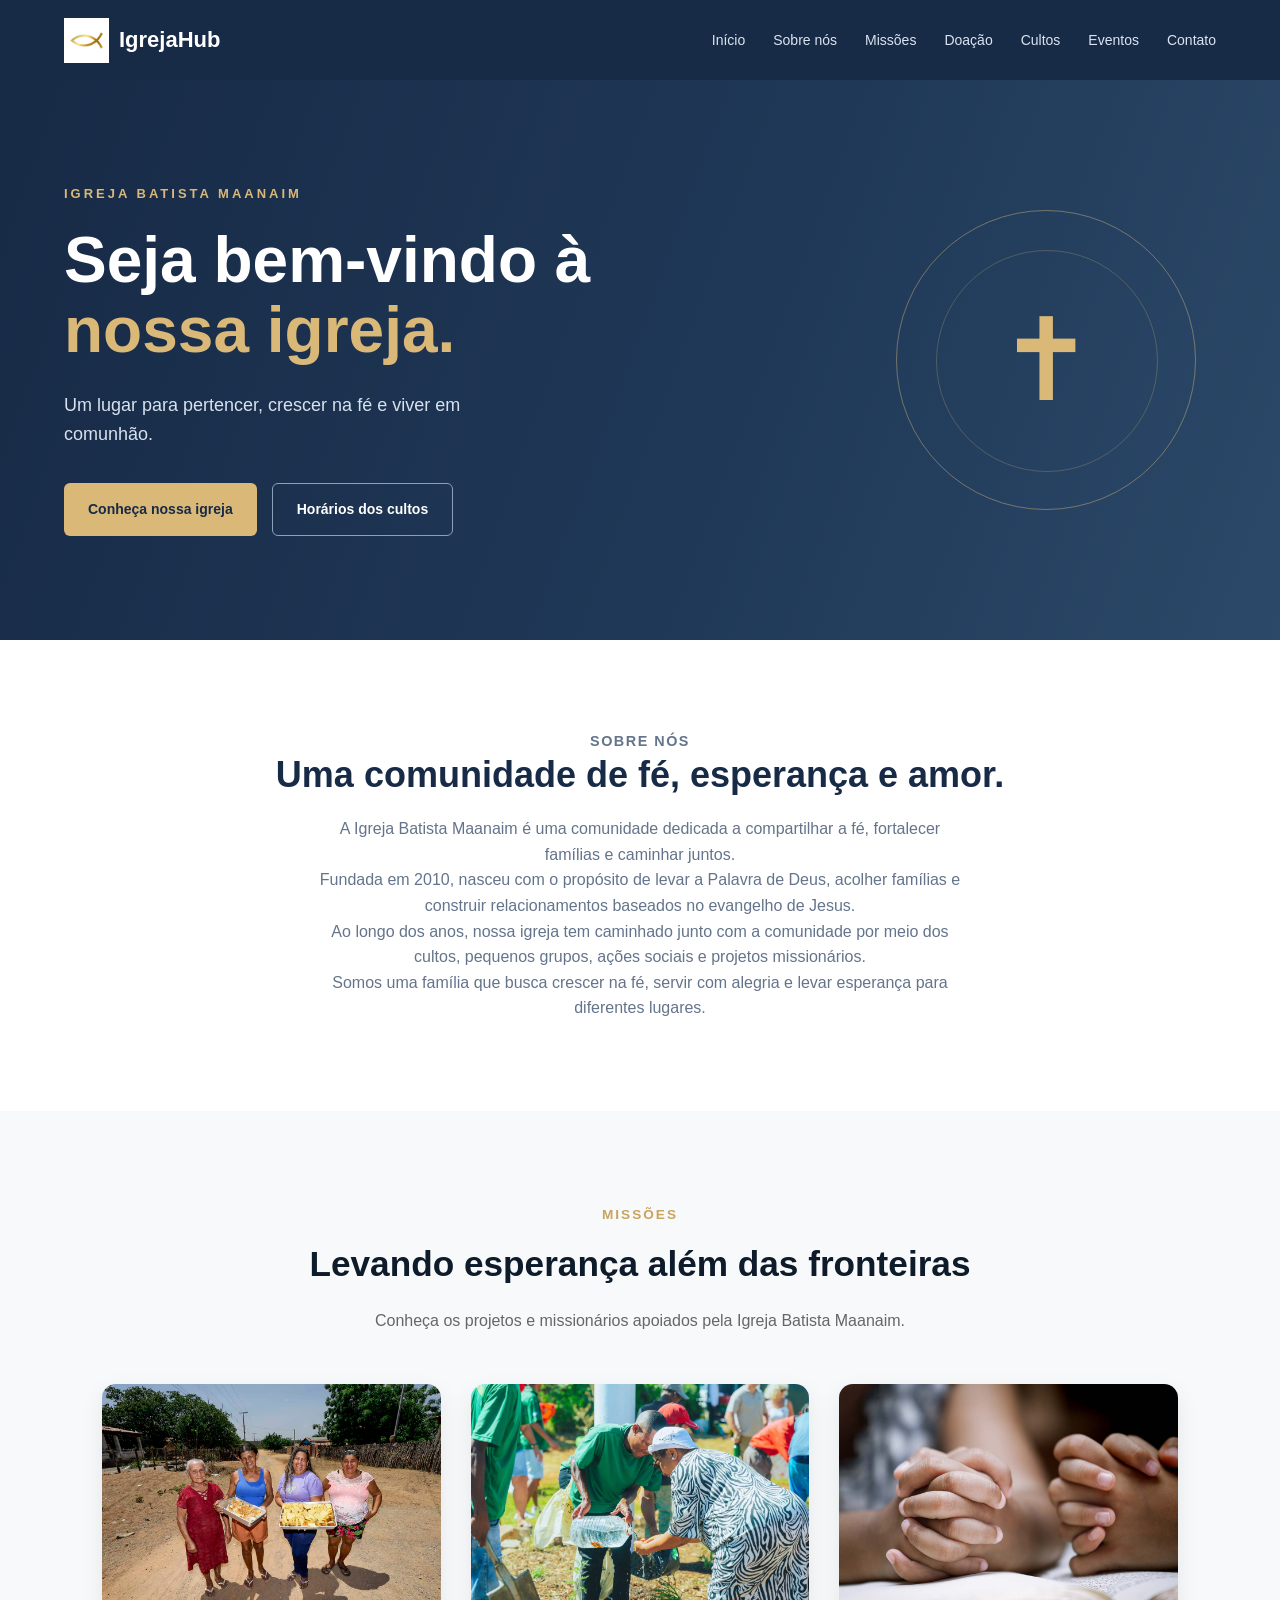
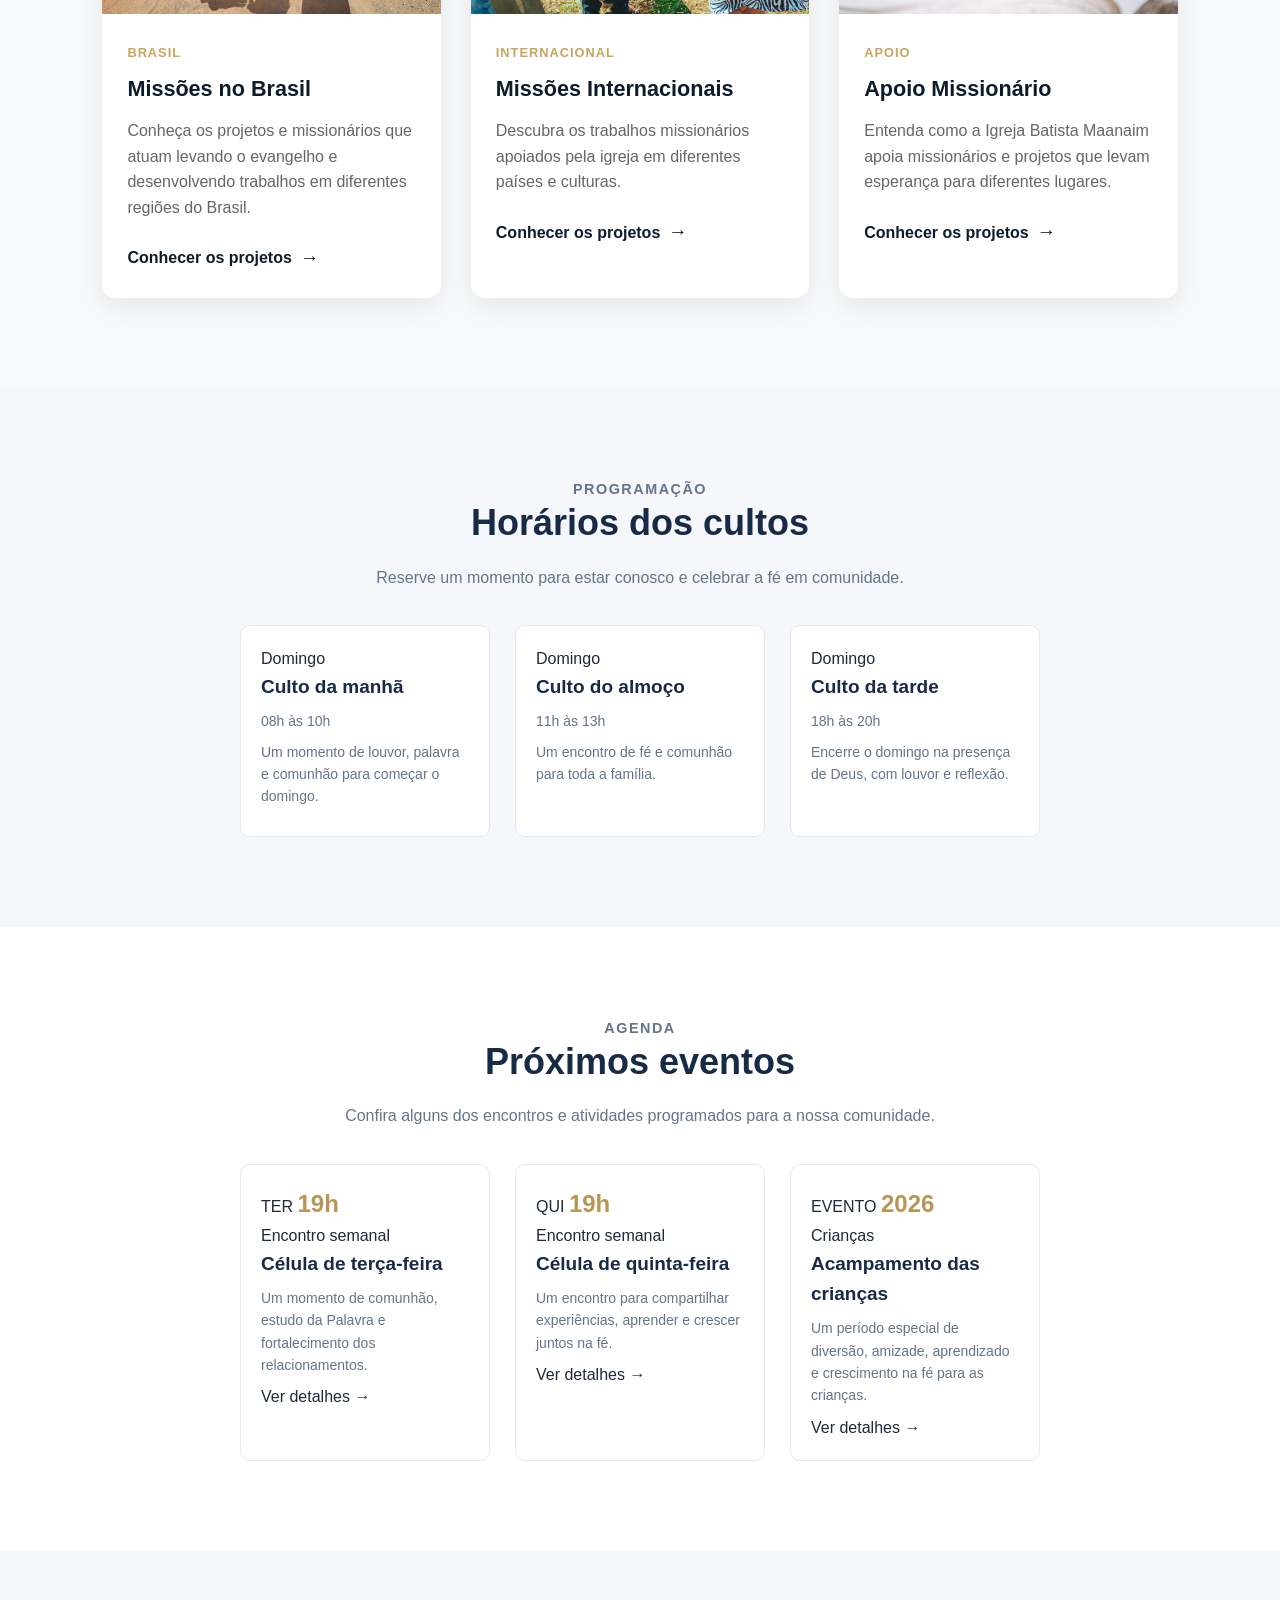
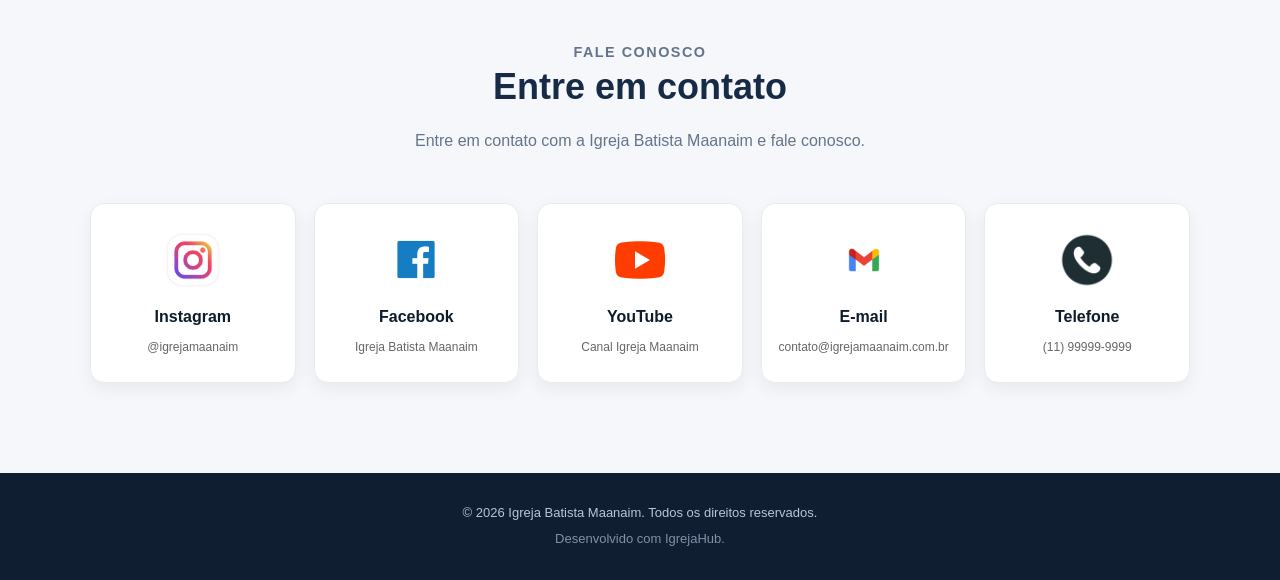
==== commit c306e69f: "add label donation and theme" ====
--- a/index.html
+++ b/index.html
@@ -30,6 +30,7 @@
                 <a href="#inicio">Início</a>
                 <a href="#sobre">Sobre nós</a>
                 <a href="#missoes">Missões</a>
+                <a href="./pages/doacao.html">Doação</a>
                 <a href="#cultos">Cultos</a>
                 <a href="#eventos">Eventos</a>
                 <a href="#contato">Contato</a>
--- a/css/style.css
+++ b/css/style.css
@@ -1,6 +1,7 @@
 /* IgrejaHub - Arquivo principal de estilos
    Mantém os estilos organizados por responsabilidade/página.
 */
+@import url("./theme.css");
 @import url("./base.css");
 @import url("./home.css");
 @import url("./missoes.css");
